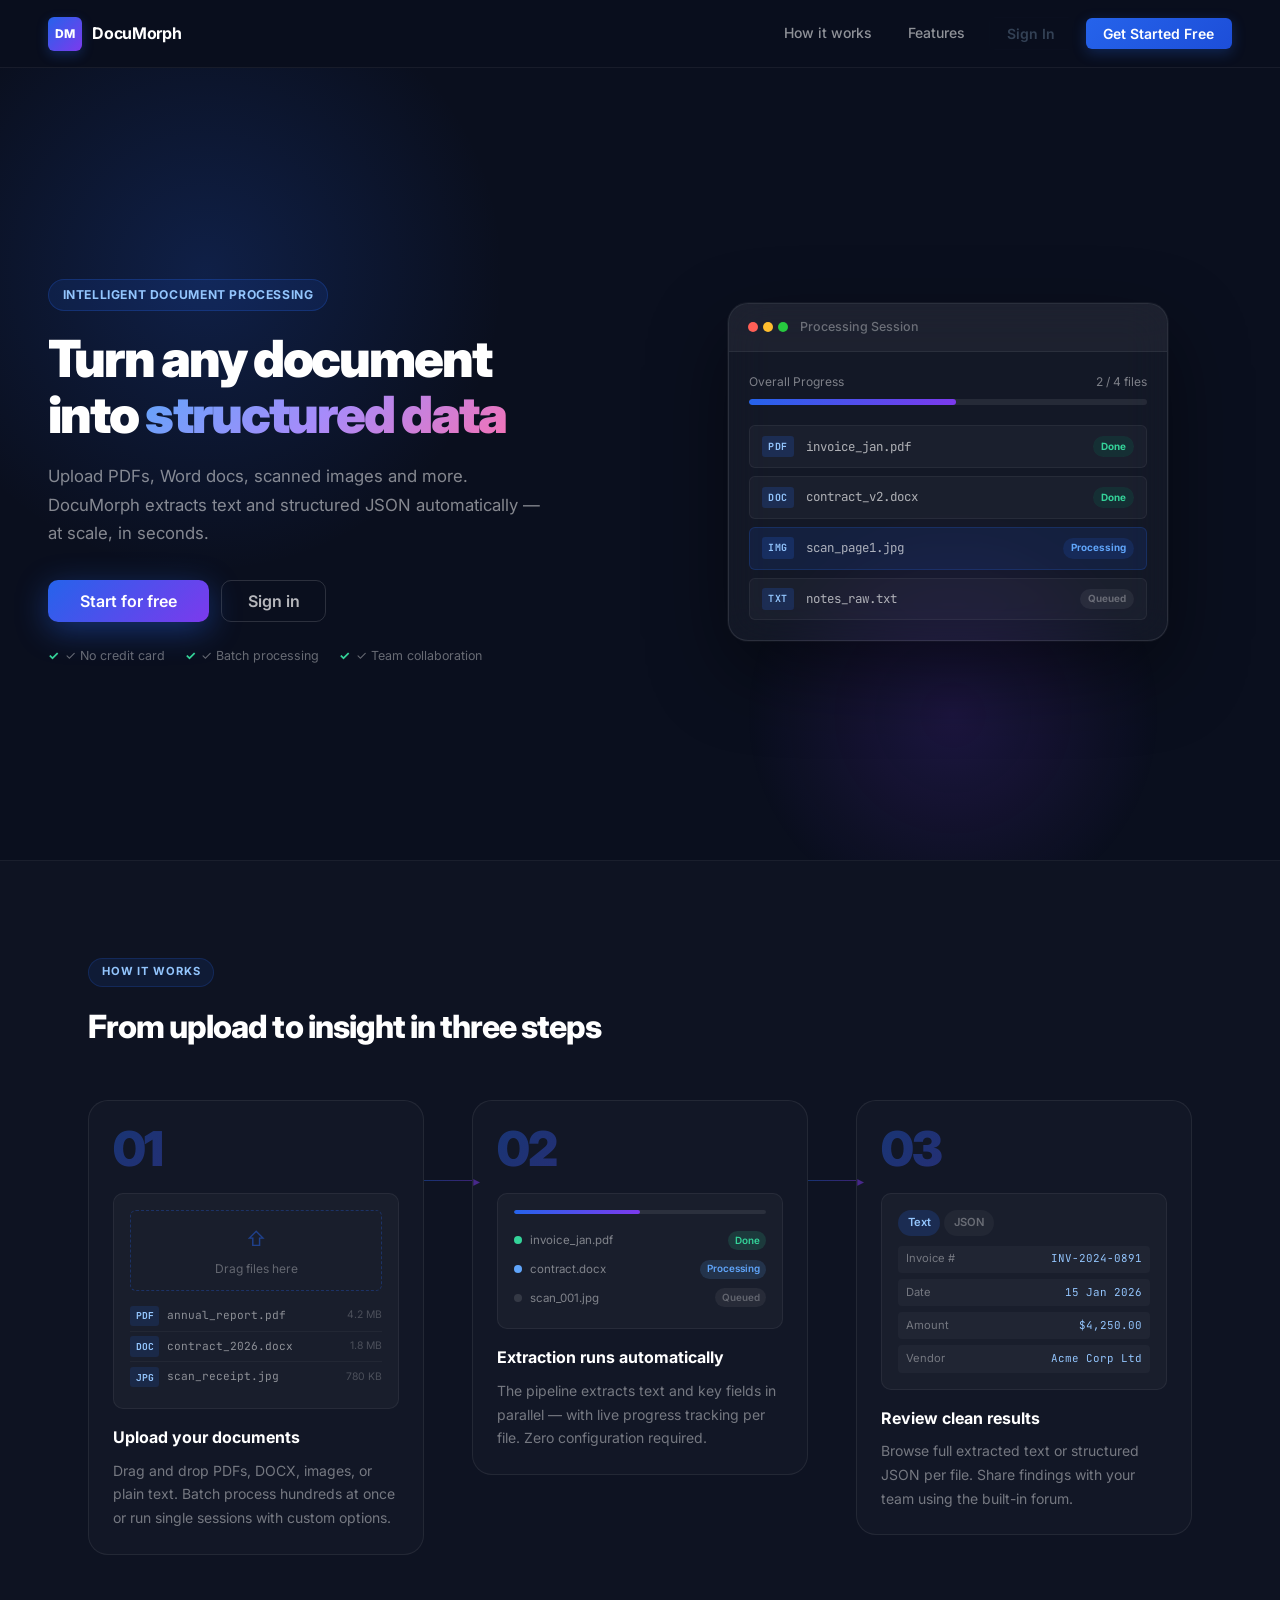
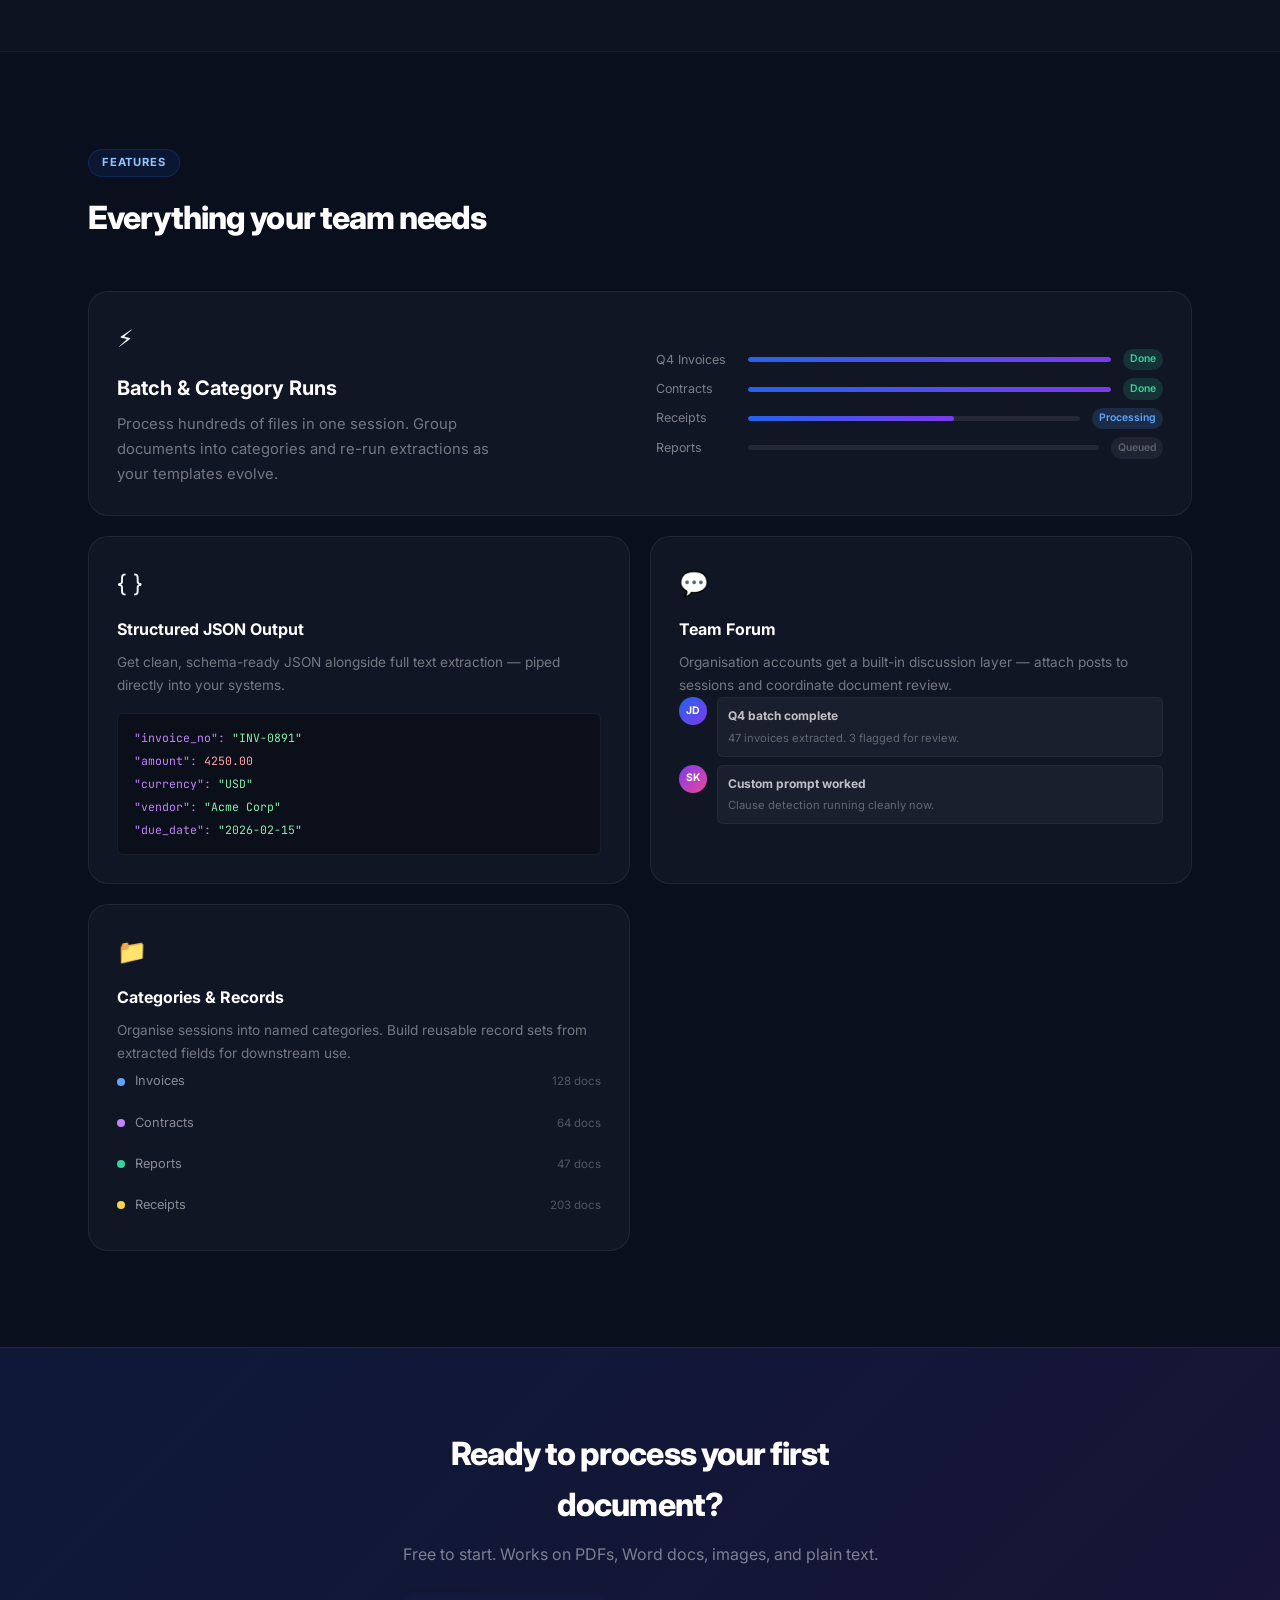
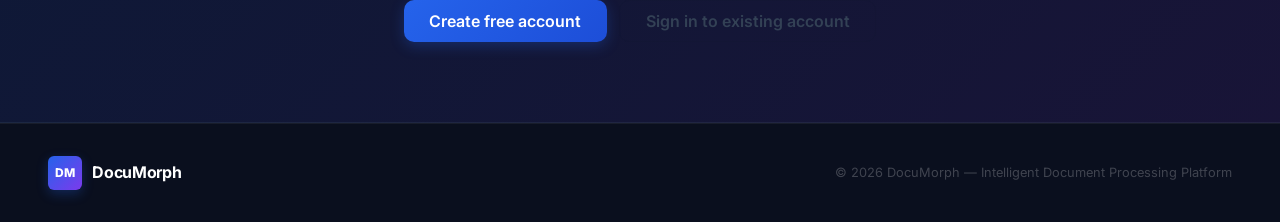
==== src/main/resources/static/index.html @ 590503ad "Add the web interface Vanilla JavaScript single-page views with no build step, served directly by Sp" ====
<!doctype html>
<html lang="en">
<head>
  <meta charset="UTF-8" />
  <meta name="viewport" content="width=device-width, initial-scale=1.0" />
  <title>DocuMorph</title>
  <link rel="preconnect" href="https://fonts.googleapis.com" />
  <link rel="preconnect" href="https://fonts.gstatic.com" crossorigin />
  <link href="https://fonts.googleapis.com/css2?family=Inter:wght@300;400;500;600;700&family=JetBrains+Mono:wght@400;500&display=swap" rel="stylesheet" />
  <link rel="stylesheet" href="css/styles.css" />
</head>
<body data-page="landing">
  <main id="app"></main>
  <script src="js/api.js"></script>
  <script src="js/app.js"></script>
</body>
</html>
---- src/main/resources/static/css/styles.css ----
/* ═══════════════════════════════════════════════════════════
   DOCUMORPH — PREMIUM DESIGN SYSTEM v3
═══════════════════════════════════════════════════════════ */
@import url('https://fonts.googleapis.com/css2?family=Inter:wght@300;400;500;600;700;800;900&family=JetBrains+Mono:wght@400;500&display=swap');

:root {
  --bg:           #F0F4FF;
  --bg-deep:      #E4EAF8;
  --surface:      #FFFFFF;
  --surface-2:    #F8FAFF;
  --sidebar-bg:   #0A0F1E;

  --accent:       #2563EB;
  --accent-2:     #1D4ED8;
  --accent-glow:  rgba(37,99,235,0.28);
  --accent-soft:  rgba(37,99,235,0.10);
  --purple:       #7C3AED;
  --purple-soft:  rgba(124,58,237,0.10);

  --success:      #059669;
  --success-soft: rgba(5,150,105,0.12);
  --warning:      #D97706;
  --warning-soft: rgba(217,119,6,0.12);
  --danger:       #DC2626;
  --danger-soft:  rgba(220,38,38,0.12);

  --text:         #0F172A;
  --text-2:       #334155;
  --muted:        #64748B;
  --muted-2:      #94A3B8;
  --border:       rgba(15,23,42,0.08);
  --border-2:     rgba(15,23,42,0.14);

  --sb-text:      rgba(255,255,255,0.60);
  --sb-text-act:  #FFFFFF;
  --sb-border:    rgba(255,255,255,0.06);
  --sb-hover:     rgba(255,255,255,0.06);
  --sb-active:    rgba(37,99,235,0.28);

  --shadow-xs:    0 1px 2px rgba(0,0,0,0.05);
  --shadow-sm:    0 1px 3px rgba(0,0,0,0.08),0 1px 2px rgba(0,0,0,0.04);
  --shadow-md:    0 4px 6px rgba(0,0,0,0.07),0 2px 4px rgba(0,0,0,0.04);
  --shadow-lg:    0 10px 20px rgba(0,0,0,0.09),0 4px 6px rgba(0,0,0,0.04);
  --shadow-xl:    0 20px 40px rgba(0,0,0,0.14),0 8px 16px rgba(0,0,0,0.06);
  --shadow-accent:0 8px 24px rgba(37,99,235,0.32);

  --radius-sm: 6px;
  --radius:    10px;
  --radius-md: 14px;
  --radius-lg: 20px;
  --radius-xl: 28px;

  --ease:        cubic-bezier(0.4,0,0.2,1);
  --ease-out:    cubic-bezier(0,0,0.2,1);
  --ease-spring: cubic-bezier(0.34,1.56,0.64,1);
}

/* ── Reset ── */
*,*::before,*::after { box-sizing:border-box; margin:0; padding:0; }
html { font-size:16px; -webkit-font-smoothing:antialiased; -moz-osx-font-smoothing:grayscale; }
body { font-family:'Inter',system-ui,sans-serif; background:var(--bg); color:var(--text); line-height:1.6; min-height:100vh; overflow-x:hidden; }
img { max-width:100%; display:block; }
a { color:var(--accent); text-decoration:none; }
button { font-family:inherit; cursor:pointer; border:none; background:none; }

/* ── Animations ── */
@keyframes fadeInUp { from { opacity:0; transform:translateY(20px); } to { opacity:1; transform:translateY(0); } }
@keyframes fadeIn { from { opacity:0; } to { opacity:1; } }
@keyframes slideInLeft { from { opacity:0; transform:translateX(-18px); } to { opacity:1; transform:translateX(0); } }
@keyframes float { 0%,100% { transform:translateY(0); } 50% { transform:translateY(-14px); } }
@keyframes shimmer { 0% { background-position:-400px 0; } 100% { background-position:400px 0; } }
@keyframes progressPulse { 0%,100% { opacity:1; } 50% { opacity:0.55; } }
@keyframes barFill { from { width:0%; } }
@keyframes modalIn { from { opacity:0; transform:scale(0.92) translateY(14px); } to { opacity:1; transform:scale(1) translateY(0); } }
@keyframes borderGlow { 0%,100% { box-shadow:0 0 0 0 var(--accent-glow); } 50% { box-shadow:0 0 0 5px transparent; } }
@keyframes gradientFlow { 0% { background-position:0% 50%; } 50% { background-position:100% 50%; } 100% { background-position:0% 50%; } }
@keyframes spin { to { transform:rotate(360deg); } }

/* ════════════════════════════════════════════════════════
   BUTTONS
════════════════════════════════════════════════════════ */
.btn { display:inline-flex; align-items:center; gap:0.4rem; padding:0.55rem 1.1rem; border-radius:var(--radius-sm); font-size:0.875rem; font-weight:600; line-height:1; transition:all 0.18s var(--ease); white-space:nowrap; position:relative; overflow:hidden; }
.btn::after { content:''; position:absolute; inset:0; background:rgba(255,255,255,0); transition:background 0.18s; }
.btn:hover::after { background:rgba(255,255,255,0.08); }
.btn:active { transform:scale(0.97); }
.btn--primary { background:linear-gradient(135deg,var(--accent) 0%,#1D4ED8 100%); color:#fff; box-shadow:0 4px 14px var(--accent-glow); }
.btn--primary:hover { box-shadow:0 6px 22px rgba(37,99,235,0.48); transform:translateY(-1px); }
.btn--ghost { background:transparent; color:var(--text-2); border:1px solid var(--border-2); }
.btn--ghost:hover { background:var(--surface); border-color:var(--accent); color:var(--accent); }
.btn--danger { background:var(--danger-soft); color:var(--danger); border:1px solid rgba(220,38,38,0.2); }
.btn--danger:hover { background:var(--danger); color:#fff; }
.btn--full { width:100%; justify-content:center; }
.btn--lg { padding:0.75rem 1.6rem; font-size:1rem; border-radius:var(--radius); }
.btn--sm { padding:0.35rem 0.75rem; font-size:0.78rem; }
.btn-link { background:none; border:none; color:var(--accent); font-size:inherit; font-weight:500; padding:0; cursor:pointer; }
.btn-link:hover { text-decoration:underline; }
.btn-icon { width:34px; height:34px; display:inline-flex; align-items:center; justify-content:center; border-radius:var(--radius-sm); color:var(--muted); transition:all 0.15s; }
.btn-icon:hover { background:var(--bg-deep); color:var(--text); }

/* ════════════════════════════════════════════════════════
   SHELL / SIDEBAR
════════════════════════════════════════════════════════ */
.shell { display:flex; height:100vh; overflow:hidden; }

.sidebar {
  width:230px; flex-shrink:0;
  background:var(--sidebar-bg);
  display:flex; flex-direction:column;
  border-right:1px solid var(--sb-border);
  position:relative; overflow:hidden; z-index:50;
}
.sidebar::before {
  content:''; position:absolute; top:-80px; left:-80px;
  width:280px; height:280px;
  background:radial-gradient(circle,rgba(37,99,235,0.18) 0%,transparent 70%);
  pointer-events:none;
}
.sidebar::after {
  content:''; position:absolute; bottom:60px; right:-60px;
  width:200px; height:200px;
  background:radial-gradient(circle,rgba(124,58,237,0.12) 0%,transparent 70%);
  pointer-events:none;
}

.sidebar-brand { display:flex; align-items:center; gap:0.65rem; padding:1.4rem 1.25rem 1.2rem; border-bottom:1px solid var(--sb-border); }
.brand-logo {
  width:34px; height:34px;
  background:linear-gradient(135deg,var(--accent) 0%,var(--purple) 100%);
  border-radius:var(--radius-sm);
  display:flex; align-items:center; justify-content:center;
  color:#fff; font-weight:800; font-size:0.75rem; letter-spacing:-0.02em;
  flex-shrink:0; box-shadow:0 4px 12px var(--accent-glow);
}
.brand-logo--lg { width:52px; height:52px; font-size:1.1rem; border-radius:var(--radius); }
.brand-name { font-weight:700; font-size:1rem; color:#fff; letter-spacing:-0.02em; }

.sidebar-nav { flex:1; padding:0.75rem; display:flex; flex-direction:column; gap:2px; overflow-y:auto; }
.nav-item {
  display:flex; align-items:center; gap:0.75rem;
  padding:0.6rem 0.75rem; border-radius:var(--radius-sm);
  color:var(--sb-text); font-size:0.875rem; font-weight:500;
  transition:all 0.15s var(--ease); text-decoration:none; position:relative;
}
.nav-item:hover { background:var(--sb-hover); color:var(--sb-text-act); }
.nav-item--active { background:var(--sb-active); color:#fff; }
.nav-item--active::before {
  content:''; position:absolute; left:0; top:20%; bottom:20%;
  width:3px; background:var(--accent); border-radius:0 3px 3px 0;
}
.nav-icon { width:18px; text-align:center; font-size:1rem; opacity:0.8; flex-shrink:0; }
.nav-label { font-size:0.875rem; }

.sidebar-footer { padding:0.75rem; border-top:1px solid var(--sb-border); display:flex; align-items:center; gap:0.5rem; }
.user-badge { display:flex; align-items:center; gap:0.6rem; flex:1; min-width:0; }
.user-avatar {
  width:30px; height:30px; border-radius:50%;
  background:linear-gradient(135deg,var(--accent) 0%,var(--purple) 100%);
  color:#fff; font-size:0.75rem; font-weight:700;
  display:flex; align-items:center; justify-content:center; flex-shrink:0;
}
.user-info { min-width:0; flex:1; }
.user-email { display:block; font-size:0.72rem; font-weight:500; color:var(--sb-text-act); overflow:hidden; text-overflow:ellipsis; white-space:nowrap; }
.user-org { display:block; font-size:0.67rem; color:var(--sb-text); overflow:hidden; text-overflow:ellipsis; white-space:nowrap; }

.shell-body { flex:1; display:flex; flex-direction:column; overflow:hidden; min-width:0; }

.topbar {
  height:58px; display:flex; align-items:center; padding:0 1.5rem; gap:1rem;
  background:var(--surface); border-bottom:1px solid var(--border);
  flex-shrink:0; box-shadow:var(--shadow-xs);
}
.topbar-title { font-size:1rem; font-weight:700; color:var(--text); flex:1; letter-spacing:-0.01em; }
.topbar-actions { display:flex; align-items:center; gap:0.5rem; }
.mobile-menu-btn { display:none; padding:0.4rem; color:var(--muted); border-radius:var(--radius-sm); }

.main-content { flex:1; overflow-y:auto; background:var(--bg); position:relative; }
.main-inner { padding:1.75rem; max-width:1100px; animation:fadeInUp 0.3s var(--ease) both; }

/* ════════════════════════════════════════════════════════
   LANDING PAGE
════════════════════════════════════════════════════════ */
.landing { min-height:100vh; background:#0A0F1E; color:#F1F5F9; overflow-x:hidden; }

.lp-header {
  position:sticky; top:0; z-index:100;
  display:flex; align-items:center; justify-content:space-between;
  padding:1rem 3rem;
  background:rgba(10,15,30,0.82);
  backdrop-filter:blur(20px);
  border-bottom:1px solid rgba(255,255,255,0.06);
}
.landing-brand { display:flex; align-items:center; gap:0.65rem; }
.lp-nav { display:flex; align-items:center; gap:0.75rem; }
.lp-nav-link { color:rgba(255,255,255,0.55); font-size:0.875rem; font-weight:500; padding:0.4rem 0.75rem; border-radius:var(--radius-sm); transition:all 0.15s; }
.lp-nav-link:hover { color:#fff; background:rgba(255,255,255,0.06); }

.lp-hero {
  display:grid; grid-template-columns:1fr 1fr; gap:3rem; align-items:center;
  padding:5rem 3rem 4rem; min-height:88vh;
  position:relative; overflow:hidden;
}
.lp-hero::before {
  content:''; position:absolute; top:-120px; left:-120px;
  width:650px; height:650px;
  background:radial-gradient(circle,rgba(37,99,235,0.2) 0%,transparent 65%);
  pointer-events:none; animation:gradientFlow 8s ease infinite;
}
.lp-hero::after {
  content:''; position:absolute; bottom:-80px; right:8%;
  width:450px; height:450px;
  background:radial-gradient(circle,rgba(124,58,237,0.16) 0%,transparent 65%);
  pointer-events:none;
}

.lp-eyebrow {
  display:inline-flex; align-items:center; gap:0.5rem;
  padding:0.35rem 0.85rem;
  background:rgba(37,99,235,0.12); border:1px solid rgba(37,99,235,0.25);
  border-radius:999px; font-size:0.76rem; font-weight:700; color:#93C5FD;
  letter-spacing:0.05em; text-transform:uppercase;
  margin-bottom:1.25rem; animation:fadeInUp 0.5s var(--ease) 0.1s both;
}
.lp-title {
  font-size:clamp(2.4rem,4vw,3.6rem); font-weight:900; line-height:1.08;
  letter-spacing:-0.04em; color:#fff; margin-bottom:1.25rem;
  animation:fadeInUp 0.5s var(--ease) 0.2s both;
}
.lp-title .gradient-word {
  background:linear-gradient(135deg,#60A5FA 0%,#A78BFA 50%,#F472B6 100%);
  -webkit-background-clip:text; background-clip:text; -webkit-text-fill-color:transparent;
}
.lp-sub { font-size:1.05rem; color:rgba(255,255,255,0.5); line-height:1.7; max-width:500px; margin-bottom:2rem; animation:fadeInUp 0.5s var(--ease) 0.3s both; }
.lp-hero-cta { display:flex; gap:0.75rem; flex-wrap:wrap; animation:fadeInUp 0.5s var(--ease) 0.4s both; }
.lp-hero-cta .btn--primary { background:linear-gradient(135deg,#2563EB 0%,#7C3AED 100%); box-shadow:0 8px 32px rgba(37,99,235,0.42); padding:0.8rem 2rem; font-size:1rem; }
.lp-hero-cta .btn--ghost { border-color:rgba(255,255,255,0.14); color:rgba(255,255,255,0.7); }
.lp-hero-cta .btn--ghost:hover { border-color:rgba(255,255,255,0.35); color:#fff; background:rgba(255,255,255,0.06); }
.lp-proof { display:flex; gap:1.25rem; flex-wrap:wrap; margin-top:1.5rem; animation:fadeInUp 0.5s var(--ease) 0.5s both; }
.lp-proof span { font-size:0.78rem; color:rgba(255,255,255,0.38); display:flex; align-items:center; gap:0.35rem; }
.lp-proof span::before { content:'✓'; color:#34D399; font-weight:700; }

.lp-hero-right {
  display:flex; align-items:center; justify-content:center;
  animation:float 5s ease-in-out infinite; position:relative; z-index:1;
}
.hero-mockup {
  width:100%; max-width:440px;
  background:rgba(255,255,255,0.04);
  border:1px solid rgba(255,255,255,0.10);
  border-radius:var(--radius-lg);
  backdrop-filter:blur(20px); overflow:hidden;
  box-shadow:0 30px 80px rgba(0,0,0,0.45),0 0 0 1px rgba(255,255,255,0.05);
}
.hm-bar { display:flex; align-items:center; gap:0.75rem; padding:0.85rem 1.2rem; background:rgba(255,255,255,0.04); border-bottom:1px solid rgba(255,255,255,0.06); }
.hm-dots { display:flex; gap:5px; }
.hm-dots i { width:10px; height:10px; border-radius:50%; display:block; }
.hm-dots i:nth-child(1) { background:#FF5F56; }
.hm-dots i:nth-child(2) { background:#FFBD2E; }
.hm-dots i:nth-child(3) { background:#27C93F; }
.hm-bar span { font-size:0.78rem; color:rgba(255,255,255,0.35); font-weight:500; }
.hm-body { padding:1.25rem; }
.hm-progress { margin-bottom:1.25rem; }
.hmp-meta { display:flex; justify-content:space-between; font-size:0.75rem; color:rgba(255,255,255,0.45); margin-bottom:0.5rem; }
.hmp-track { height:6px; background:rgba(255,255,255,0.08); border-radius:99px; overflow:hidden; }
.hmp-fill { height:100%; background:linear-gradient(90deg,#2563EB,#7C3AED); border-radius:99px; animation:barFill 1.5s var(--ease-spring) 0.5s both; }
.hm-files { display:flex; flex-direction:column; gap:0.5rem; }
.hm-file { display:flex; align-items:center; gap:0.75rem; padding:0.6rem 0.75rem; border-radius:var(--radius-sm); background:rgba(255,255,255,0.03); border:1px solid rgba(255,255,255,0.05); }
.hm-file--active { background:rgba(37,99,235,0.12); border-color:rgba(37,99,235,0.2); animation:borderGlow 2s infinite; }
.hm-ftype { font-size:0.62rem; font-weight:700; background:rgba(37,99,235,0.2); color:#93C5FD; padding:0.18rem 0.4rem; border-radius:3px; font-family:'JetBrains Mono',monospace; letter-spacing:0.05em; }
.hm-fname { font-size:0.78rem; color:rgba(255,255,255,0.65); flex:1; font-family:'JetBrains Mono',monospace; }
.hm-fchip { font-size:0.62rem; font-weight:700; padding:0.15rem 0.5rem; border-radius:99px; }
.hm-fchip--done { background:rgba(5,150,105,0.15); color:#34D399; }
.hm-fchip--proc { background:rgba(37,99,235,0.15); color:#60A5FA; animation:progressPulse 1.5s infinite; }
.hm-fchip--queue { background:rgba(255,255,255,0.06); color:rgba(255,255,255,0.3); }

.lp-inner { max-width:1200px; margin:0 auto; padding:0 3rem; }
.lp-section-tag { display:inline-block; padding:0.28rem 0.8rem; background:rgba(37,99,235,0.1); border:1px solid rgba(37,99,235,0.2); border-radius:999px; font-size:0.7rem; font-weight:700; color:#93C5FD; letter-spacing:0.08em; text-transform:uppercase; margin-bottom:0.9rem; }
.lp-section-title { font-size:clamp(1.6rem,2.5vw,2.2rem); font-weight:800; letter-spacing:-0.03em; color:#fff; margin-bottom:3rem; }

.lp-how {
  padding:6rem 0;
  background:rgba(255,255,255,0.015);
  border-top:1px solid rgba(255,255,255,0.05);
  border-bottom:1px solid rgba(255,255,255,0.05);
}
.lp-steps { display:flex; align-items:flex-start; gap:0; }
.lp-step {
  flex:1; padding:1.5rem;
  background:rgba(255,255,255,0.02);
  border:1px solid rgba(255,255,255,0.07);
  border-radius:var(--radius-lg);
  transition:transform 0.2s,box-shadow 0.2s,border-color 0.2s;
}
.lp-step:hover { transform:translateY(-5px); box-shadow:0 24px 48px rgba(0,0,0,0.3); border-color:rgba(37,99,235,0.28); }
.lp-step-n { font-size:3rem; font-weight:900; letter-spacing:-0.04em; line-height:1; margin-bottom:1.25rem; background:linear-gradient(135deg,rgba(37,99,235,0.4),rgba(124,58,237,0.4)); -webkit-background-clip:text; background-clip:text; -webkit-text-fill-color:transparent; }
.lp-step h3 { font-size:1rem; font-weight:700; color:#fff; margin:1rem 0 0.5rem; }
.lp-step p { font-size:0.875rem; color:rgba(255,255,255,0.42); line-height:1.7; }
.lp-step-connector { display:flex; align-items:flex-start; padding-top:5rem; }
.lp-step-arrow { width:3rem; height:1px; background:linear-gradient(90deg,rgba(37,99,235,0.4),rgba(124,58,237,0.4)); position:relative; }
.lp-step-arrow::after { content:'▸'; position:absolute; right:-8px; top:-9px; color:rgba(124,58,237,0.5); font-size:0.85rem; }

.lp-step-visual { border-radius:var(--radius); overflow:hidden; background:rgba(255,255,255,0.03); border:1px solid rgba(255,255,255,0.06); min-height:130px; display:flex; align-items:center; justify-content:center; padding:1rem; }
.sv-upload { width:100%; }
.sv-dropzone { border:1.5px dashed rgba(37,99,235,0.3); border-radius:var(--radius-sm); padding:0.75rem; text-align:center; margin-bottom:0.6rem; color:rgba(255,255,255,0.32); font-size:0.75rem; }
.sv-up-icon { display:block; font-size:1.25rem; margin-bottom:0.25rem; color:rgba(37,99,235,0.5); }
.sv-frow { display:flex; align-items:center; gap:0.5rem; padding:0.3rem 0; border-bottom:1px solid rgba(255,255,255,0.04); font-size:0.7rem; }
.sv-frow:last-child { border:none; }
.sv-ftype { font-size:0.6rem; font-weight:700; background:rgba(37,99,235,0.15); color:#93C5FD; padding:0.15rem 0.35rem; border-radius:3px; font-family:'JetBrains Mono',monospace; flex-shrink:0; }
.sv-fname { flex:1; color:rgba(255,255,255,0.5); font-family:'JetBrains Mono',monospace; overflow:hidden; text-overflow:ellipsis; white-space:nowrap; }
.sv-fsize { color:rgba(255,255,255,0.22); font-size:0.65rem; flex-shrink:0; }
.sv-proc { width:100%; }
.sv-proc-bar { height:4px; background:rgba(255,255,255,0.08); border-radius:99px; margin-bottom:0.75rem; overflow:hidden; }
.sv-proc-fill { height:100%; width:50%; background:linear-gradient(90deg,#2563EB,#7C3AED); border-radius:99px; }
.sv-prow { display:flex; align-items:center; gap:0.5rem; padding:0.3rem 0; font-size:0.72rem; color:rgba(255,255,255,0.45); }
.sv-dot { width:8px; height:8px; border-radius:50%; background:rgba(255,255,255,0.12); flex-shrink:0; }
.sv-dot--green { background:#34D399; }
.sv-dot--blue { background:#60A5FA; }
.sv-dot--pulse { animation:progressPulse 1s infinite; }
.sv-pill { margin-left:auto; font-size:0.62rem; font-weight:600; padding:0.1rem 0.4rem; border-radius:99px; background:rgba(255,255,255,0.06); color:rgba(255,255,255,0.28); }
.sv-pill--green { background:rgba(52,211,153,0.15); color:#34D399; }
.sv-pill--blue { background:rgba(96,165,250,0.15); color:#60A5FA; }
.sv-results { width:100%; }
.sv-rtabs { display:flex; gap:0.25rem; margin-bottom:0.6rem; }
.sv-rtab { font-size:0.7rem; font-weight:600; padding:0.25rem 0.6rem; border-radius:99px; color:rgba(255,255,255,0.32); background:rgba(255,255,255,0.04); cursor:pointer; }
.sv-rtab--active { background:rgba(37,99,235,0.2); color:#93C5FD; }
.sv-rrows { display:flex; flex-direction:column; gap:0.35rem; }
.sv-rrow { display:flex; justify-content:space-between; padding:0.3rem 0.5rem; background:rgba(255,255,255,0.03); border-radius:4px; font-size:0.7rem; }
.sv-rkey { color:rgba(255,255,255,0.38); }
.sv-rval { color:#93C5FD; font-family:'JetBrains Mono',monospace; font-size:0.68rem; }

.lp-features { padding:6rem 0; }
.lp-feat-grid { display:grid; grid-template-columns:repeat(2,1fr); gap:1.25rem; }
.lp-feat--wide { grid-column:1/-1; display:grid; grid-template-columns:1fr 1fr; gap:2rem; align-items:center; }
.lp-feat {
  background:rgba(255,255,255,0.03); border:1px solid rgba(255,255,255,0.07);
  border-radius:var(--radius-lg); padding:1.75rem;
  transition:all 0.2s var(--ease);
}
.lp-feat:hover { background:rgba(255,255,255,0.05); border-color:rgba(37,99,235,0.22); transform:translateY(-4px); box-shadow:0 18px 40px rgba(0,0,0,0.28); }
.lp-feat-icon { font-size:1.5rem; margin-bottom:0.85rem; }
.lp-feat h3 { font-size:1rem; font-weight:700; color:#fff; margin-bottom:0.5rem; }
.lp-feat p { font-size:0.85rem; color:rgba(255,255,255,0.42); line-height:1.7; }
.lp-feat-text h3 { font-size:1.25rem; }
.lp-feat-text p { font-size:0.925rem; max-width:380px; }

.fv-batch,.fv-forum,.fv-cats { display:flex; flex-direction:column; gap:0.5rem; }
.fv-row { display:flex; align-items:center; gap:0.75rem; }
.fv-label { font-size:0.78rem; color:rgba(255,255,255,0.45); width:80px; flex-shrink:0; }
.fv-track { flex:1; height:5px; background:rgba(255,255,255,0.08); border-radius:99px; overflow:hidden; }
.fv-fill { height:100%; border-radius:99px; background:linear-gradient(90deg,#2563EB,#7C3AED); }
.fv-fill--100 { width:100%; }
.fv-fill--anim { width:62%; animation:progressPulse 1.5s infinite; }
.fv-fill--0 { width:0%; }
.fv-pill { font-size:0.65rem; font-weight:600; padding:0.15rem 0.45rem; border-radius:99px; white-space:nowrap; background:rgba(255,255,255,0.06); color:rgba(255,255,255,0.28); }
.fv-pill--green { background:rgba(52,211,153,0.15); color:#34D399; }
.fv-pill--blue { background:rgba(96,165,250,0.15); color:#60A5FA; }
.fv-code { background:rgba(0,0,0,0.3); border-radius:var(--radius-sm); padding:0.75rem 1rem; margin-top:1rem; border:1px solid rgba(255,255,255,0.06); font-family:'JetBrains Mono',monospace; }
.fv-code-line { font-size:0.72rem; padding:0.15rem 0; }
.fv-key { color:#C084FC; }
.fv-str { color:#86EFAC; }
.fv-num { color:#FCA5A5; }
.fv-post { display:flex; gap:0.6rem; align-items:flex-start; }
.fv-avatar { width:28px; height:28px; background:linear-gradient(135deg,#2563EB,#7C3AED); border-radius:50%; color:#fff; font-size:0.65rem; font-weight:700; display:flex; align-items:center; justify-content:center; flex-shrink:0; }
.fv-avatar--2 { background:linear-gradient(135deg,#7C3AED,#EC4899); }
.fv-post-body { background:rgba(255,255,255,0.04); border-radius:var(--radius-sm); padding:0.5rem 0.65rem; flex:1; border:1px solid rgba(255,255,255,0.05); }
.fv-post-body strong { font-size:0.75rem; color:rgba(255,255,255,0.72); display:block; margin-bottom:0.2rem; }
.fv-post-body p { font-size:0.7rem; color:rgba(255,255,255,0.32); margin:0; }
.fv-cat { display:flex; align-items:center; gap:0.6rem; padding:0.4rem 0; }
.fv-cat-dot { width:8px; height:8px; border-radius:50%; flex-shrink:0; }
.fv-cat-dot--blue { background:#60A5FA; }
.fv-cat-dot--purple { background:#C084FC; }
.fv-cat-dot--green { background:#34D399; }
.fv-cat-dot--amber { background:#FCD34D; }
.fv-cat span:nth-child(2) { flex:1; font-size:0.8rem; color:rgba(255,255,255,0.5); }
.fv-cat-n { font-size:0.72rem; color:rgba(255,255,255,0.28); }

.lp-cta-section {
  padding:5rem 0; text-align:center;
  background:linear-gradient(135deg,rgba(37,99,235,0.12) 0%,rgba(124,58,237,0.12) 100%);
  border-top:1px solid rgba(255,255,255,0.06);
  border-bottom:1px solid rgba(255,255,255,0.06);
}
.lp-cta-inner { max-width:600px; margin:0 auto; padding:0 2rem; }
.lp-cta-inner h2 { font-size:2rem; font-weight:800; color:#fff; letter-spacing:-0.03em; margin-bottom:0.75rem; }
.lp-cta-inner p { color:rgba(255,255,255,0.45); margin-bottom:2rem; }
.lp-cta-btns { display:flex; gap:0.75rem; justify-content:center; flex-wrap:wrap; }
.lp-footer { padding:2rem 3rem; border-top:1px solid rgba(255,255,255,0.06); }
.lp-footer-inner { max-width:1200px; margin:0 auto; display:flex; align-items:center; justify-content:space-between; gap:1rem; }
.lp-footer-copy { font-size:0.8rem; color:rgba(255,255,255,0.22); }

/* ════════════════════════════════════════════════════════
   AUTH PAGES
════════════════════════════════════════════════════════ */
.auth-layout { display:grid; grid-template-columns:1fr 1fr; min-height:100vh; background:#0A0F1E; }

.auth-showcase {
  background:
    radial-gradient(ellipse at 30% 30%,rgba(37,99,235,0.22) 0%,transparent 55%),
    radial-gradient(ellipse at 70% 70%,rgba(124,58,237,0.18) 0%,transparent 55%),
    url('../img/pdf-extraction.png') center/cover no-repeat;
  background-color:#0D1829;
  display:flex; align-items:center; justify-content:center;
  position:relative; overflow:hidden;
}
.auth-showcase::before { content:''; position:absolute; inset:0; background:rgba(8,12,28,0.68); }
.auth-showcase-inner {
  position:relative; z-index:1; text-align:center; padding:3rem;
  animation:fadeInUp 0.6s var(--ease) both;
}
.auth-showcase-inner h2 { font-size:2rem; font-weight:800; color:#fff; margin:1.25rem 0 0.5rem; letter-spacing:-0.03em; }
.auth-showcase-inner p { color:rgba(255,255,255,0.42); font-size:1rem; }

.auth-form-wrap { display:flex; align-items:center; justify-content:center; padding:2rem; background:var(--surface); overflow-y:auto; }
.auth-form-inner { width:100%; max-width:400px; animation:fadeInUp 0.5s var(--ease) 0.1s both; }
.auth-title { font-size:1.6rem; font-weight:800; color:var(--text); letter-spacing:-0.03em; margin-bottom:0.35rem; }
.auth-sub { color:var(--muted); font-size:0.9rem; margin-bottom:2rem; }
.auth-switch { font-size:0.875rem; color:var(--muted); margin-top:1.25rem; text-align:center; }

/* ════════════════════════════════════════════════════════
   FORMS
════════════════════════════════════════════════════════ */
.form-field { display:flex; flex-direction:column; gap:0.45rem; margin-bottom:1.1rem; }
.form-field label { font-size:0.82rem; font-weight:600; color:var(--text-2); }
.form-field input,
.form-field select,
.form-field textarea {
  padding:0.65rem 0.875rem;
  border:1.5px solid var(--border-2);
  border-radius:var(--radius-sm);
  font-size:0.875rem; font-family:inherit;
  color:var(--text); background:var(--surface);
  transition:all 0.15s var(--ease); outline:none; width:100%;
}
.form-field input:focus,
.form-field select:focus,
.form-field textarea:focus { border-color:var(--accent); box-shadow:0 0 0 3px var(--accent-soft); }
.form-field input::placeholder,.form-field textarea::placeholder { color:var(--muted-2); }
.input-with-action { position:relative; }
.input-with-action input { padding-right:4rem; }
.input-with-action .btn-link { position:absolute; right:0.875rem; top:50%; transform:translateY(-50%); font-size:0.78rem; }
.form-error { background:var(--danger-soft); border:1px solid rgba(220,38,38,0.2); color:var(--danger); border-radius:var(--radius-sm); padding:0.6rem 0.875rem; font-size:0.82rem; font-weight:500; margin-bottom:0.75rem; }
.form-optional { color:var(--muted); font-weight:400; }
.form-hint { font-size:0.78rem; color:var(--muted); line-height:1.5; margin-top:0.25rem; }

/* ════════════════════════════════════════════════════════
   DASHBOARD / HOME
════════════════════════════════════════════════════════ */
.stats-grid { display:grid; grid-template-columns:repeat(4,1fr); gap:1rem; margin-bottom:2rem; }
.stat-card {
  background:var(--surface); border:1px solid var(--border); border-radius:var(--radius-md);
  padding:1.25rem 1.5rem; position:relative; overflow:hidden;
  transition:transform 0.15s,box-shadow 0.15s;
  animation:fadeInUp 0.4s var(--ease) both;
}
.stat-card:nth-child(2) { animation-delay:0.05s; }
.stat-card:nth-child(3) { animation-delay:0.10s; }
.stat-card:nth-child(4) { animation-delay:0.15s; }
.stat-card:hover { transform:translateY(-2px); box-shadow:var(--shadow-md); }
.stat-card::before { content:''; position:absolute; top:0; right:0; width:80px; height:80px; border-radius:50%; opacity:0.07; transform:translate(30%,-30%); }
.stat-card--green::before { background:var(--success); }
.stat-card--blue::before { background:var(--accent); }
.stat-card--red::before { background:var(--danger); }
.stat-num { display:block; font-size:2.2rem; font-weight:800; color:var(--text); letter-spacing:-0.04em; line-height:1; margin-bottom:0.35rem; }
.stat-card--green .stat-num { color:var(--success); }
.stat-card--blue .stat-num { color:var(--accent); }
.stat-card--red .stat-num { color:var(--danger); }
.stat-label { font-size:0.8rem; color:var(--muted); font-weight:500; }
.section-header { display:flex; align-items:center; justify-content:space-between; margin-bottom:1rem; }
.section-header h2 { font-size:1.05rem; font-weight:700; color:var(--text); }

/* ════════════════════════════════════════════════════════
   TABLE
════════════════════════════════════════════════════════ */
.table-wrap { background:var(--surface); border:1px solid var(--border); border-radius:var(--radius-md); overflow:hidden; box-shadow:var(--shadow-xs); }
.data-table { width:100%; border-collapse:collapse; }
.data-table th { text-align:left; padding:0.7rem 1rem; font-size:0.72rem; font-weight:700; color:var(--muted); text-transform:uppercase; letter-spacing:0.06em; background:var(--bg); border-bottom:1px solid var(--border); }
.data-table td { padding:0.8rem 1rem; font-size:0.875rem; color:var(--text-2); border-bottom:1px solid var(--border); }
.data-table tbody tr:last-child td { border-bottom:none; }
.data-table tbody tr { transition:background 0.1s; }
.data-table tbody tr:hover { background:var(--bg); }
.table-empty { text-align:center; color:var(--muted); padding:2rem !important; }
.mono { font-family:'JetBrains Mono',monospace; font-size:0.82em; }

/* ════════════════════════════════════════════════════════
   CHIPS
════════════════════════════════════════════════════════ */
.chip { display:inline-flex; align-items:center; gap:0.3rem; padding:0.2rem 0.6rem; border-radius:99px; font-size:0.7rem; font-weight:700; letter-spacing:0.04em; text-transform:uppercase; }
.chip--queued    { background:rgba(100,116,139,0.12); color:var(--muted); }
.chip--processing{ background:rgba(37,99,235,0.12); color:var(--accent); animation:progressPulse 1.5s infinite; }
.chip--completed { background:var(--success-soft); color:var(--success); }
.chip--partial   { background:var(--warning-soft); color:var(--warning); }
.chip--failed    { background:var(--danger-soft); color:var(--danger); }
.chip--default   { background:var(--bg-deep); color:var(--muted); }

/* ════════════════════════════════════════════════════════
   UPLOAD PAGE
════════════════════════════════════════════════════════ */
.upload-layout { display:grid; grid-template-columns:1fr 360px; gap:1.5rem; align-items:start; }
.upload-dropzone { background:var(--surface); border:2px dashed var(--border-2); border-radius:var(--radius-md); padding:1.5rem; transition:all 0.2s; min-height:300px; }
.upload-dropzone.dropzone--over { border-color:var(--accent); background:var(--accent-soft); box-shadow:0 0 0 4px var(--accent-glow); }
.dropzone-inner { text-align:center; padding:2rem 1rem; }
.dropzone-icon { display:block; font-size:2.5rem; color:var(--accent); margin-bottom:0.75rem; opacity:0.7; }
.dropzone-title { font-size:0.925rem; color:var(--text-2); margin-bottom:0.35rem; }
.dropzone-hint { font-size:0.78rem; color:var(--muted-2); }
.file-list { list-style:none; display:flex; flex-direction:column; gap:0.5rem; margin-top:1rem; }
.file-item { display:flex; align-items:center; gap:0.75rem; padding:0.6rem 0.875rem; background:var(--bg); border:1px solid var(--border); border-radius:var(--radius-sm); animation:slideInLeft 0.2s var(--ease) both; }
.file-name { flex:1; font-size:0.82rem; overflow:hidden; text-overflow:ellipsis; white-space:nowrap; }
.file-size { font-size:0.75rem; color:var(--muted); flex-shrink:0; }
.file-remove { color:var(--muted); font-size:0.75rem; width:22px; height:22px; display:flex; align-items:center; justify-content:center; border-radius:50%; transition:all 0.15s; }
.file-remove:hover { background:var(--danger-soft); color:var(--danger); }
.upload-options { background:var(--surface); border:1px solid var(--border); border-radius:var(--radius-md); padding:1.5rem; box-shadow:var(--shadow-xs); position:sticky; top:1.5rem; }
.upload-options h2 { font-size:0.95rem; font-weight:700; color:var(--text); margin-bottom:1.25rem; }

/* ════════════════════════════════════════════════════════
   PROCESSING PAGE
════════════════════════════════════════════════════════ */
.processing-wrap {
  background:var(--surface); border:1px solid var(--border); border-radius:var(--radius-md);
  padding:2rem; max-width:700px; margin:0 auto; box-shadow:var(--shadow-sm);
  background-image:url('../img/invoice-bg.png');
  background-size:260px; background-repeat:no-repeat;
  background-position:right -30px bottom -30px; background-blend-mode:luminosity;
}
.processing-header { display:flex; align-items:center; justify-content:space-between; margin-bottom:1.5rem; flex-wrap:wrap; gap:0.5rem; }
.processing-header h2 { font-size:1.15rem; font-weight:700; }
.session-id-label { font-size:0.72rem; color:var(--muted); }
.progress-bar-wrap { height:8px; background:var(--bg-deep); border-radius:99px; overflow:hidden; margin-bottom:0.75rem; }
.progress-bar { height:100%; background:linear-gradient(90deg,var(--accent),var(--purple)); border-radius:99px; transition:width 0.6s var(--ease-spring); position:relative; }
.progress-bar::after { content:''; position:absolute; right:0; top:0; bottom:0; width:40px; background:linear-gradient(90deg,transparent,rgba(255,255,255,0.3)); animation:shimmer 1.5s infinite; }
.processing-status { font-size:0.875rem; color:var(--muted); margin-bottom:1.5rem; }
.job-list { display:flex; flex-direction:column; gap:0.5rem; }
.job-row { display:flex; align-items:center; justify-content:space-between; padding:0.65rem 0.875rem; background:var(--bg); border:1px solid var(--border); border-radius:var(--radius-sm); gap:1rem; animation:slideInLeft 0.2s var(--ease) both; }
.job-name { font-size:0.82rem; color:var(--text-2); overflow:hidden; text-overflow:ellipsis; white-space:nowrap; flex:1; }

/* ════════════════════════════════════════════════════════
   RESULTS PAGE
════════════════════════════════════════════════════════ */
.results-layout { display:grid; grid-template-columns:260px 1fr; gap:1.25rem; align-items:start; }
.results-sidebar { background:var(--surface); border:1px solid var(--border); border-radius:var(--radius-md); overflow:hidden; box-shadow:var(--shadow-xs); position:sticky; top:0; }
.result-file-list { list-style:none; }
.result-file-item { display:flex; align-items:center; justify-content:space-between; gap:0.5rem; padding:0.75rem 1rem; border-bottom:1px solid var(--border); cursor:pointer; transition:background 0.1s; font-size:0.82rem; }
.result-file-item:last-child { border-bottom:none; }
.result-file-item:hover { background:var(--bg); }
.result-file-item--active { background:var(--accent-soft); border-left:3px solid var(--accent); }
.result-file-name { overflow:hidden; text-overflow:ellipsis; white-space:nowrap; flex:1; }
.results-main {
  background:var(--surface); border:1px solid var(--border); border-radius:var(--radius-md);
  padding:1.5rem; box-shadow:var(--shadow-xs);
  background-image:url('../img/research-bg.png');
  background-size:200px;
  background-repeat:no-repeat;
  background-position:right -20px bottom -20px;
  background-blend-mode:luminosity;
}
.result-header { display:flex; align-items:center; gap:0.75rem; flex-wrap:wrap; margin-bottom:1.25rem; padding-bottom:1.25rem; border-bottom:1px solid var(--border); }
.result-header .btn--ghost { background:var(--surface); }
.result-header .btn { margin-left:0.25rem; }
.result-filename { font-size:1rem; font-weight:600; flex:1; }
.result-date { font-size:0.78rem; color:var(--muted); }
.result-tabs { display:flex; gap:0.25rem; margin-bottom:1rem; border-bottom:1px solid var(--border); }
.result-tab { padding:0.5rem 1rem; font-size:0.82rem; font-weight:600; color:var(--muted); border-radius:var(--radius-sm) var(--radius-sm) 0 0; transition:all 0.15s; border-bottom:2px solid transparent; margin-bottom:-1px; }
.result-tab:hover { color:var(--text); }
.result-tab--active { color:var(--accent); border-bottom-color:var(--accent); }
.result-pre { font-family:'JetBrains Mono',monospace; font-size:0.82rem; line-height:1.7; white-space:pre-wrap; word-break:break-all; color:var(--text-2); background:var(--bg); padding:1.25rem; border-radius:var(--radius-sm); border:1px solid var(--border); max-height:480px; overflow-y:auto; }

/* ════════════════════════════════════════════════════════
   ACTIVITY
════════════════════════════════════════════════════════ */
.filter-row { display:flex; gap:0.5rem; flex-wrap:wrap; }
.filter-row select { padding:0.4rem 0.75rem; border:1.5px solid var(--border-2); border-radius:var(--radius-sm); font-size:0.82rem; font-family:inherit; color:var(--text-2); background:var(--surface); cursor:pointer; outline:none; }
.filter-row select:focus { border-color:var(--accent); }

/* ════════════════════════════════════════════════════════
   CATEGORIES
════════════════════════════════════════════════════════ */
.card-grid { display:grid; grid-template-columns:repeat(auto-fill,minmax(260px,1fr)); gap:1rem; }
.cat-card { background:var(--surface); border:1px solid var(--border); border-radius:var(--radius-md); overflow:hidden; display:flex; flex-direction:column; transition:all 0.2s var(--ease); box-shadow:var(--shadow-xs); animation:fadeInUp 0.35s var(--ease) both; }
.cat-card:hover { transform:translateY(-3px); box-shadow:var(--shadow-lg); border-color:rgba(37,99,235,0.2); }
.cat-card-body { padding:1.25rem; flex:1; }
.cat-card-name { font-size:0.975rem; font-weight:700; color:var(--text); margin-bottom:0.4rem; }
.cat-card-desc { font-size:0.82rem; color:var(--muted); line-height:1.5; }
.cat-card-actions { display:flex; gap:0.5rem; padding:0.75rem 1.25rem; background:var(--bg); border-top:1px solid var(--border); }

/* ════════════════════════════════════════════════════════
   RECORDS
════════════════════════════════════════════════════════ */
.rec-name { font-weight:600; color:var(--text); }
.rec-desc { color:var(--muted); }

/* ════════════════════════════════════════════════════════
   FORUM PAGE
════════════════════════════════════════════════════════ */
.forum-layout { display:grid; grid-template-columns:300px 1fr; gap:1.25rem; align-items:start; }
.forum-list { background:var(--surface); border:1px solid var(--border); border-radius:var(--radius-md); overflow:hidden; box-shadow:var(--shadow-xs); max-height:calc(100vh - 160px); overflow-y:auto; }
.forum-post-item { padding:1rem 1.25rem; border-bottom:1px solid var(--border); cursor:pointer; transition:background 0.1s; }
.forum-post-item:last-child { border-bottom:none; }
.forum-post-item:hover { background:var(--bg); }
.forum-post-item--active { background:var(--accent-soft); border-left:3px solid var(--accent); }
.post-item-title { font-size:0.875rem; font-weight:600; color:var(--text); margin-bottom:0.35rem; }
.post-item-meta { display:flex; align-items:center; gap:0.5rem; flex-wrap:wrap; }
.post-author { font-size:0.72rem; color:var(--accent); font-weight:500; }
.post-time { font-size:0.72rem; color:var(--muted); }
.post-replies { font-size:0.7rem; color:var(--muted); margin-left:auto; }
.forum-detail { background:var(--surface); border:1px solid var(--border); border-radius:var(--radius-md); overflow:hidden; box-shadow:var(--shadow-xs); }
.post-detail { padding:1.5rem; }
.post-detail-header { padding-bottom:1.25rem; border-bottom:1px solid var(--border); margin-bottom:1.25rem; }
.post-detail-title { font-size:1.25rem; font-weight:700; color:var(--text); margin-bottom:0.4rem; }
.post-detail-meta { display:flex; gap:0.5rem; align-items:center; }
.post-detail-body { margin-bottom:1.5rem; }
.post-message { font-size:0.9rem; color:var(--text-2); line-height:1.7; white-space:pre-wrap; }
.reply-list { display:flex; flex-direction:column; gap:0.75rem; margin-bottom:1.5rem; }
.reply-item { padding:0.875rem 1rem; background:var(--bg); border:1px solid var(--border); border-radius:var(--radius-sm); animation:fadeInUp 0.2s var(--ease) both; }
.reply-meta { display:flex; align-items:center; gap:0.5rem; margin-bottom:0.35rem; }
.reply-author { font-size:0.78rem; font-weight:600; color:var(--accent); }
.reply-time { font-size:0.72rem; color:var(--muted); }
.reply-message { font-size:0.875rem; color:var(--text-2); line-height:1.6; }
.no-replies { font-size:0.875rem; color:var(--muted); text-align:center; padding:1.5rem; }
.reply-compose { display:flex; flex-direction:column; gap:0.5rem; padding-top:1.25rem; border-top:1px solid var(--border); }
.reply-compose textarea { min-height:80px; resize:vertical; }
.reply-compose .btn { align-self:flex-end; }

/* ════════════════════════════════════════════════════════
   INVITE BANNER
════════════════════════════════════════════════════════ */
.invite-banner { display:flex; align-items:center; gap:0.75rem; padding:0.75rem 1rem; background:linear-gradient(135deg,var(--accent-soft),var(--purple-soft)); border:1px solid rgba(37,99,235,0.2); border-radius:var(--radius); margin:0 0 1.25rem; }
.invite-label { font-size:0.72rem; font-weight:700; color:var(--accent); text-transform:uppercase; letter-spacing:0.06em; white-space:nowrap; }
.invite-code { flex:1; font-family:'JetBrains Mono',monospace; font-size:0.82rem; color:var(--text); background:rgba(255,255,255,0.7); padding:0.25rem 0.5rem; border-radius:4px; overflow:hidden; text-overflow:ellipsis; white-space:nowrap; }

/* ════════════════════════════════════════════════════════
   MODALS
════════════════════════════════════════════════════════ */
.modal-overlay { position:fixed; inset:0; background:rgba(10,15,30,0.72); backdrop-filter:blur(8px); display:flex; align-items:center; justify-content:center; z-index:200; padding:1rem; animation:fadeIn 0.2s var(--ease) both; }
.modal { background:var(--surface); border-radius:var(--radius-lg); box-shadow:var(--shadow-xl); width:100%; max-width:480px; animation:modalIn 0.3s var(--ease-spring) both; border:1px solid var(--border); overflow:hidden; }
.modal-header { display:flex; align-items:center; justify-content:space-between; padding:1.25rem 1.5rem; border-bottom:1px solid var(--border); }
.modal-header h2 { font-size:1.05rem; font-weight:700; color:var(--text); }
.modal-body { padding:1.5rem; }
.modal-footer { display:flex; justify-content:flex-end; gap:0.5rem; padding:1rem 1.5rem; background:var(--bg); border-top:1px solid var(--border); }

/* ════════════════════════════════════════════════════════
   TOAST
════════════════════════════════════════════════════════ */
#toast-container { position:fixed; bottom:1.5rem; right:1.5rem; display:flex; flex-direction:column; gap:0.5rem; z-index:300; }
.toast { padding:0.75rem 1.1rem; border-radius:var(--radius); font-size:0.875rem; font-weight:500; color:#fff; max-width:340px; opacity:0; transform:translateY(16px) scale(0.96); transition:all 0.25s var(--ease-spring); box-shadow:var(--shadow-lg); }
.toast--visible { opacity:1; transform:translateY(0) scale(1); }
.toast--info    { background:rgba(30,41,59,0.96); border:1px solid rgba(255,255,255,0.1); }
.toast--success { background:rgba(5,150,105,0.95); }
.toast--error   { background:rgba(220,38,38,0.95); }
.toast--warning { background:rgba(217,119,6,0.95); }

/* ════════════════════════════════════════════════════════
   SKELETON
════════════════════════════════════════════════════════ */
.skeleton-list { display:flex; flex-direction:column; gap:0.75rem; }
.skeleton-item { background:var(--surface); border:1px solid var(--border); border-radius:var(--radius-sm); padding:1rem; }
.skeleton { height:16px; border-radius:4px; background:linear-gradient(90deg,var(--bg-deep) 25%,var(--bg) 50%,var(--bg-deep) 75%); background-size:400px 100%; animation:shimmer 1.4s infinite; }

/* ════════════════════════════════════════════════════════
   STATE PANELS
════════════════════════════════════════════════════════ */
.state-panel { display:flex; flex-direction:column; align-items:center; text-align:center; padding:4rem 2rem; background:var(--surface); border:1px solid var(--border); border-radius:var(--radius-md); gap:0.75rem; }
.state-icon { font-size:2.5rem; display:block; opacity:0.45; }
.state-title { font-size:1rem; font-weight:700; color:var(--text); }
.state-msg { font-size:0.875rem; color:var(--muted); max-width:380px; line-height:1.6; }
.state-panel--error .state-icon { color:var(--danger); opacity:1; }
.state-panel--locked .state-icon { opacity:1; }

/* ════════════════════════════════════════════════════════
   RESPONSIVE
════════════════════════════════════════════════════════ */
@media (max-width:1024px) {
  .lp-hero { grid-template-columns:1fr; min-height:auto; padding:4rem 2rem; }
  .lp-hero-right { display:none; }
  .stats-grid { grid-template-columns:repeat(2,1fr); }
  .upload-layout { grid-template-columns:1fr; }
  .results-layout { grid-template-columns:1fr; }
  .forum-layout { grid-template-columns:1fr; }
}
@media (max-width:768px) {
  .shell { position:relative; }
  .sidebar { position:fixed; left:0; top:0; bottom:0; transform:translateX(-100%); transition:transform 0.25s var(--ease); z-index:100; }
  .sidebar--open { transform:translateX(0); box-shadow:var(--shadow-xl); }
  .mobile-menu-btn { display:flex; }
  .lp-header { padding:0.875rem 1.25rem; }
  .lp-inner { padding:0 1.25rem; }
  .lp-steps { flex-direction:column; }
  .lp-step-connector { display:none; }
  .lp-feat-grid { grid-template-columns:1fr; }
  .lp-feat--wide { grid-column:1; grid-template-columns:1fr; }
  .auth-layout { grid-template-columns:1fr; }
  .auth-showcase { display:none; }
  .stats-grid { grid-template-columns:1fr 1fr; }
  .main-inner { padding:1rem; }
}
@media (max-width:480px) {
  .stats-grid { grid-template-columns:1fr; }
  .lp-hero-cta { flex-direction:column; }
  .lp-cta-btns { flex-direction:column; align-items:center; }
}
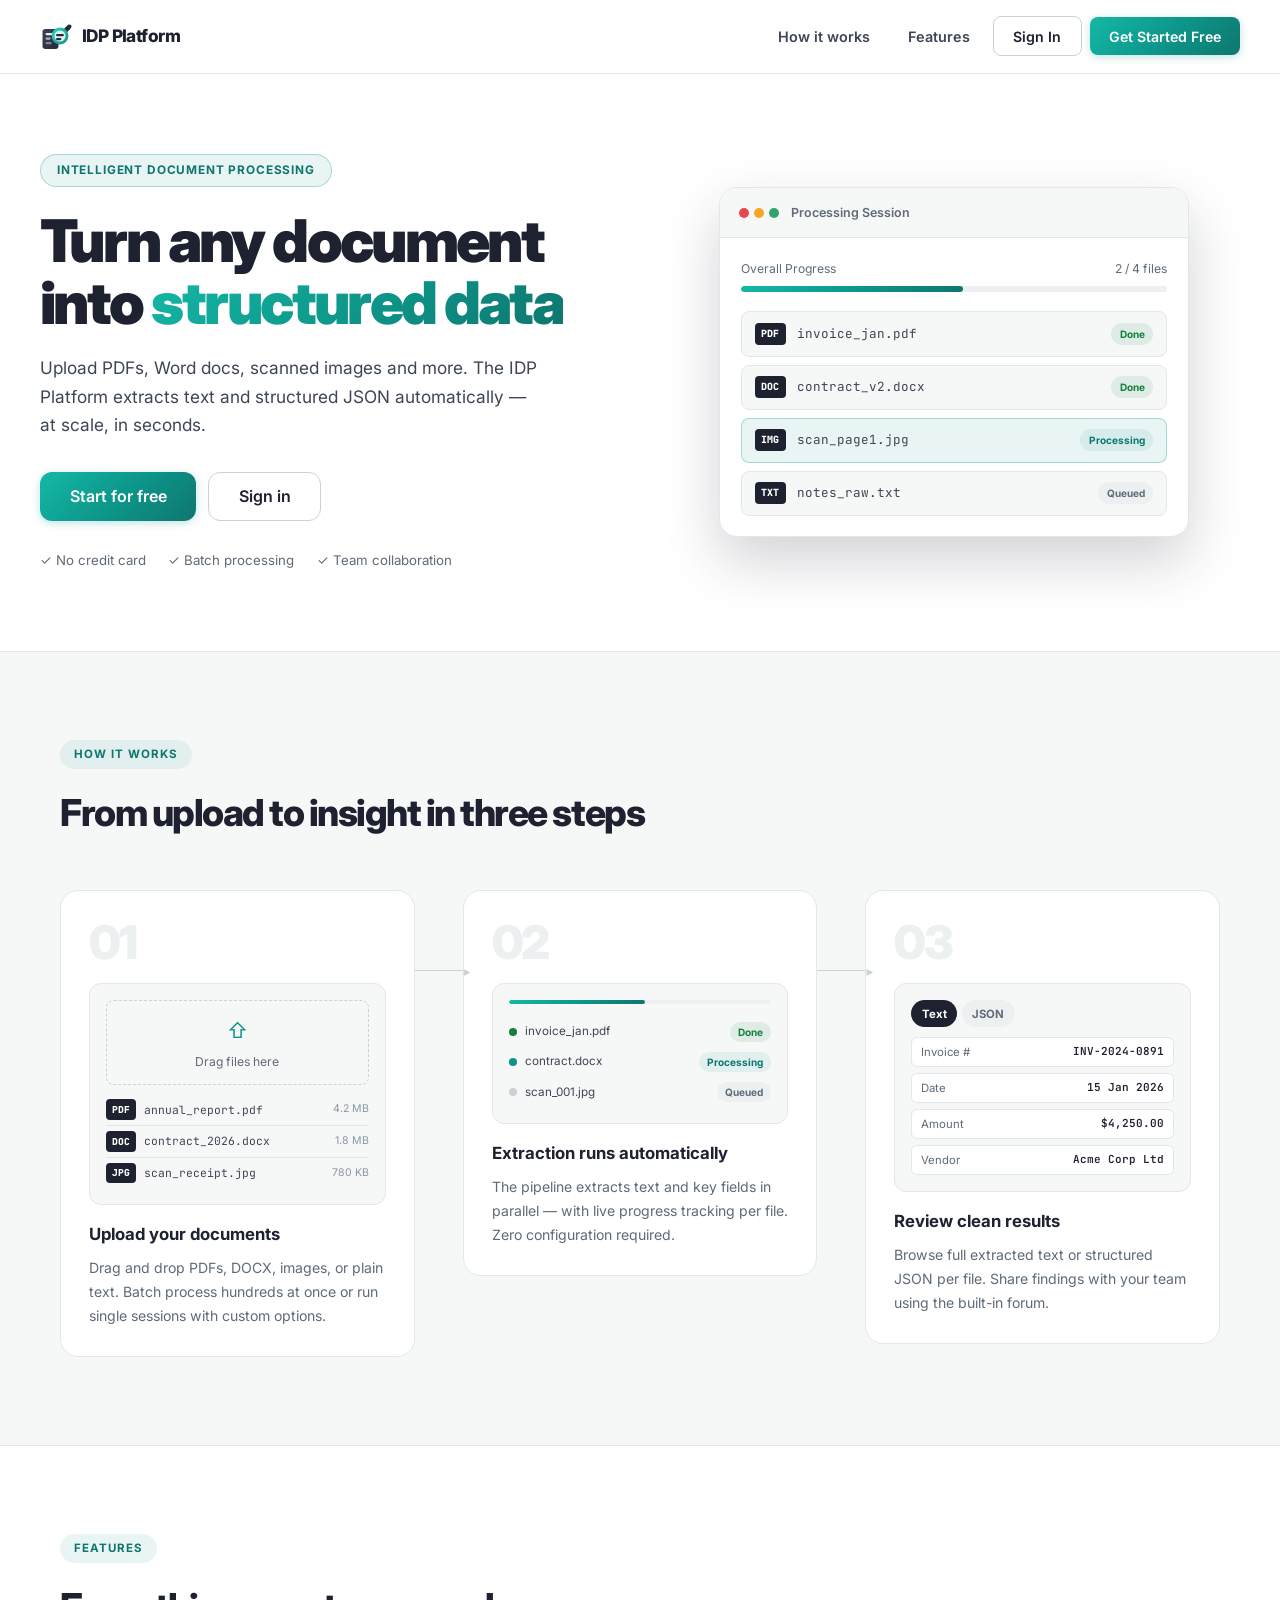
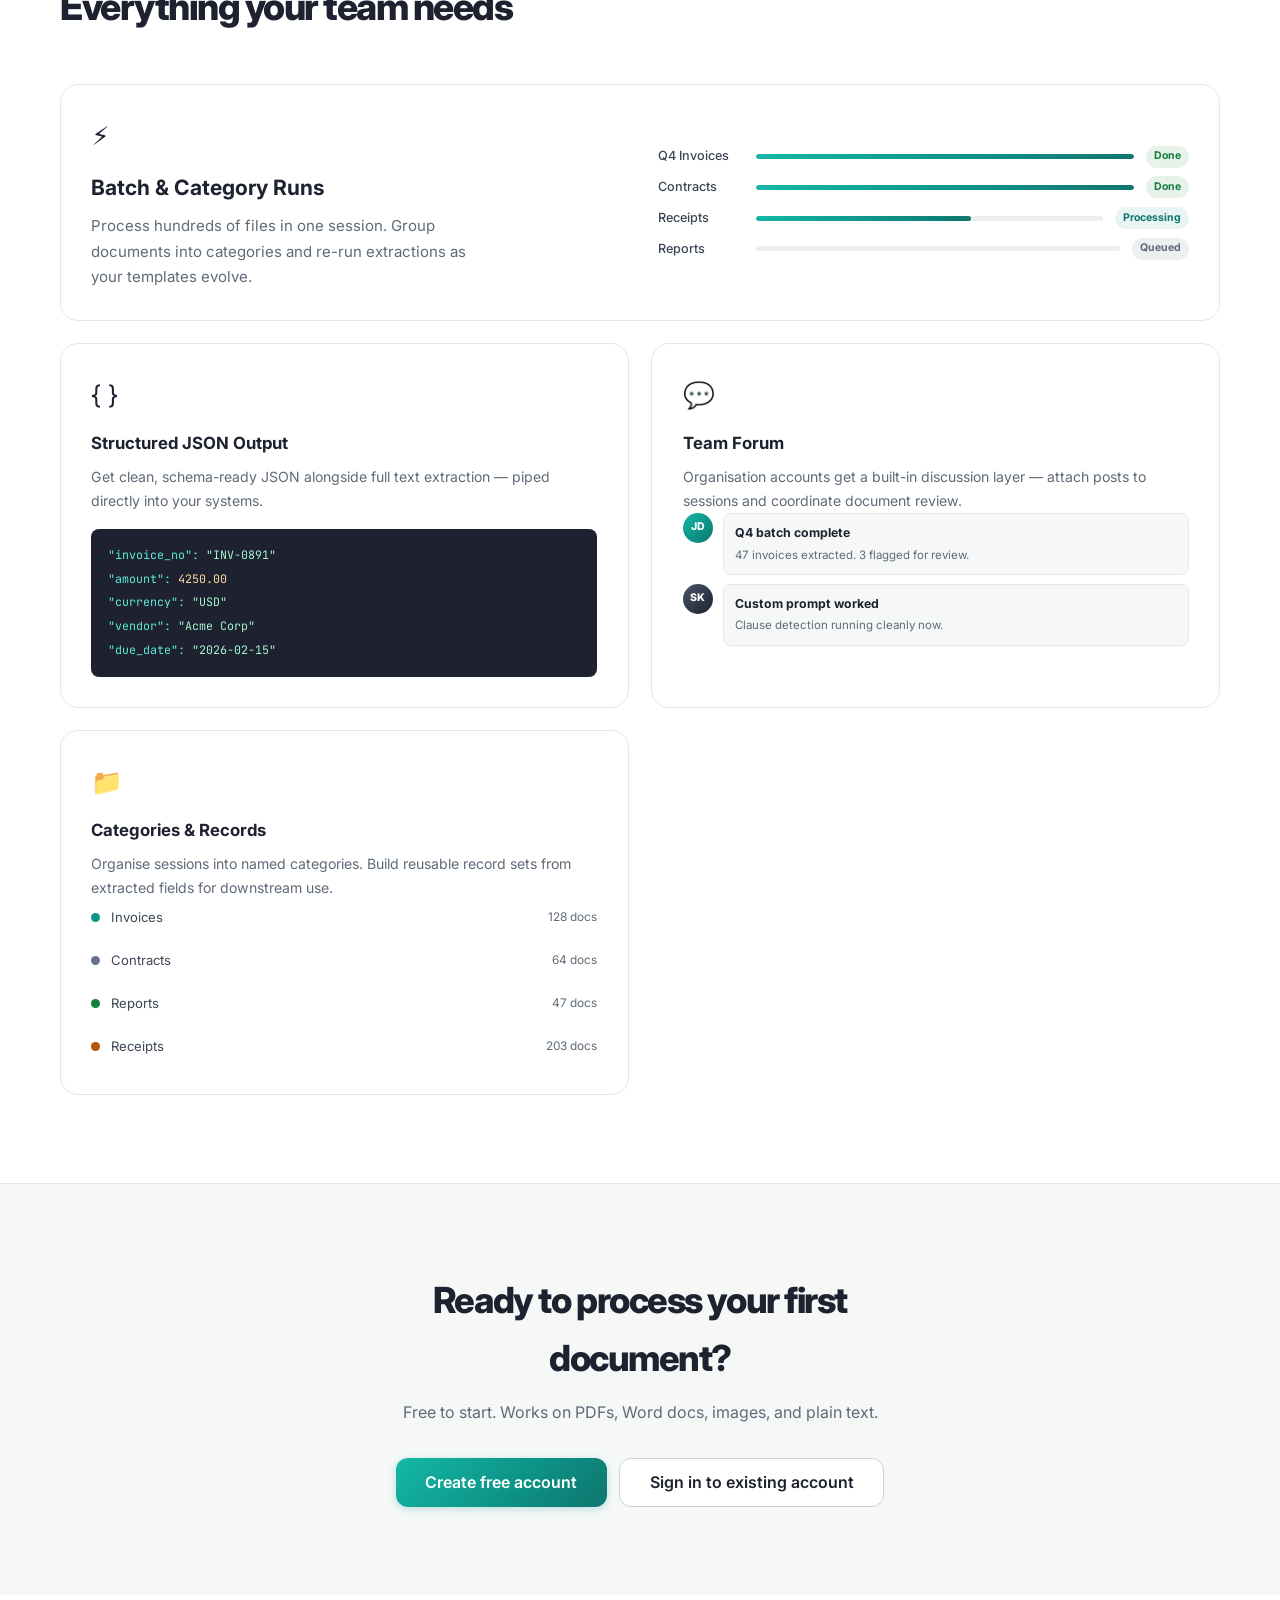
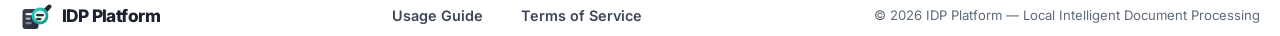
==== commit e0542952: "Rename the product in the web UI to IDP Platform Replace every user-visible occurrence of the old pr" ====
--- a/src/main/resources/static/index.html
+++ b/src/main/resources/static/index.html
@@ -3,7 +3,7 @@
 <head>
   <meta charset="UTF-8" />
   <meta name="viewport" content="width=device-width, initial-scale=1.0" />
-  <title>DocuMorph</title>
+  <title>IDP Platform</title>
   <link rel="preconnect" href="https://fonts.googleapis.com" />
   <link rel="preconnect" href="https://fonts.gstatic.com" crossorigin />
   <link href="https://fonts.googleapis.com/css2?family=Inter:wght@300;400;500;600;700&family=JetBrains+Mono:wght@400;500&display=swap" rel="stylesheet" />
--- a/src/main/resources/static/css/styles.css
+++ b/src/main/resources/static/css/styles.css
@@ -1,697 +1,632 @@
 /* ═══════════════════════════════════════════════════════════
-   DOCUMORPH — PREMIUM DESIGN SYSTEM v3
+   IDP PLATFORM — slate & teal
 ═══════════════════════════════════════════════════════════ */
-@import url('https://fonts.googleapis.com/css2?family=Inter:wght@300;400;500;600;700;800;900&family=JetBrains+Mono:wght@400;500&display=swap');
+@import url('https://fonts.googleapis.com/css2?family=Inter:wght@400;500;600;700;800;900&family=JetBrains+Mono:wght@400;500&display=swap');
 
 :root {
-  --bg:           #F0F4FF;
-  --bg-deep:      #E4EAF8;
-  --surface:      #FFFFFF;
-  --surface-2:    #F8FAFF;
-  --sidebar-bg:   #0A0F1E;
-
-  --accent:       #2563EB;
-  --accent-2:     #1D4ED8;
-  --accent-glow:  rgba(37,99,235,0.28);
-  --accent-soft:  rgba(37,99,235,0.10);
-  --purple:       #7C3AED;
-  --purple-soft:  rgba(124,58,237,0.10);
-
-  --success:      #059669;
-  --success-soft: rgba(5,150,105,0.12);
-  --warning:      #D97706;
-  --warning-soft: rgba(217,119,6,0.12);
-  --danger:       #DC2626;
-  --danger-soft:  rgba(220,38,38,0.12);
-
-  --text:         #0F172A;
-  --text-2:       #334155;
-  --muted:        #64748B;
-  --muted-2:      #94A3B8;
-  --border:       rgba(15,23,42,0.08);
-  --border-2:     rgba(15,23,42,0.14);
-
-  --sb-text:      rgba(255,255,255,0.60);
-  --sb-text-act:  #FFFFFF;
-  --sb-border:    rgba(255,255,255,0.06);
-  --sb-hover:     rgba(255,255,255,0.06);
-  --sb-active:    rgba(37,99,235,0.28);
-
-  --shadow-xs:    0 1px 2px rgba(0,0,0,0.05);
-  --shadow-sm:    0 1px 3px rgba(0,0,0,0.08),0 1px 2px rgba(0,0,0,0.04);
-  --shadow-md:    0 4px 6px rgba(0,0,0,0.07),0 2px 4px rgba(0,0,0,0.04);
-  --shadow-lg:    0 10px 20px rgba(0,0,0,0.09),0 4px 6px rgba(0,0,0,0.04);
-  --shadow-xl:    0 20px 40px rgba(0,0,0,0.14),0 8px 16px rgba(0,0,0,0.06);
-  --shadow-accent:0 8px 24px rgba(37,99,235,0.32);
-
-  --radius-sm: 6px;
-  --radius:    10px;
-  --radius-md: 14px;
-  --radius-lg: 20px;
-  --radius-xl: 28px;
-
-  --ease:        cubic-bezier(0.4,0,0.2,1);
-  --ease-out:    cubic-bezier(0,0,0.2,1);
-  --ease-spring: cubic-bezier(0.34,1.56,0.64,1);
-}
-
-/* ── Reset ── */
-*,*::before,*::after { box-sizing:border-box; margin:0; padding:0; }
-html { font-size:16px; -webkit-font-smoothing:antialiased; -moz-osx-font-smoothing:grayscale; }
-body { font-family:'Inter',system-ui,sans-serif; background:var(--bg); color:var(--text); line-height:1.6; min-height:100vh; overflow-x:hidden; }
-img { max-width:100%; display:block; }
-a { color:var(--accent); text-decoration:none; }
-button { font-family:inherit; cursor:pointer; border:none; background:none; }
-
-/* ── Animations ── */
-@keyframes fadeInUp { from { opacity:0; transform:translateY(20px); } to { opacity:1; transform:translateY(0); } }
-@keyframes fadeIn { from { opacity:0; } to { opacity:1; } }
-@keyframes slideInLeft { from { opacity:0; transform:translateX(-18px); } to { opacity:1; transform:translateX(0); } }
-@keyframes float { 0%,100% { transform:translateY(0); } 50% { transform:translateY(-14px); } }
-@keyframes shimmer { 0% { background-position:-400px 0; } 100% { background-position:400px 0; } }
-@keyframes progressPulse { 0%,100% { opacity:1; } 50% { opacity:0.55; } }
-@keyframes barFill { from { width:0%; } }
-@keyframes modalIn { from { opacity:0; transform:scale(0.92) translateY(14px); } to { opacity:1; transform:scale(1) translateY(0); } }
-@keyframes borderGlow { 0%,100% { box-shadow:0 0 0 0 var(--accent-glow); } 50% { box-shadow:0 0 0 5px transparent; } }
-@keyframes gradientFlow { 0% { background-position:0% 50%; } 50% { background-position:100% 50%; } 100% { background-position:0% 50%; } }
-@keyframes spin { to { transform:rotate(360deg); } }
-
-/* ════════════════════════════════════════════════════════
-   BUTTONS
-════════════════════════════════════════════════════════ */
-.btn { display:inline-flex; align-items:center; gap:0.4rem; padding:0.55rem 1.1rem; border-radius:var(--radius-sm); font-size:0.875rem; font-weight:600; line-height:1; transition:all 0.18s var(--ease); white-space:nowrap; position:relative; overflow:hidden; }
-.btn::after { content:''; position:absolute; inset:0; background:rgba(255,255,255,0); transition:background 0.18s; }
-.btn:hover::after { background:rgba(255,255,255,0.08); }
-.btn:active { transform:scale(0.97); }
-.btn--primary { background:linear-gradient(135deg,var(--accent) 0%,#1D4ED8 100%); color:#fff; box-shadow:0 4px 14px var(--accent-glow); }
-.btn--primary:hover { box-shadow:0 6px 22px rgba(37,99,235,0.48); transform:translateY(-1px); }
-.btn--ghost { background:transparent; color:var(--text-2); border:1px solid var(--border-2); }
-.btn--ghost:hover { background:var(--surface); border-color:var(--accent); color:var(--accent); }
-.btn--danger { background:var(--danger-soft); color:var(--danger); border:1px solid rgba(220,38,38,0.2); }
-.btn--danger:hover { background:var(--danger); color:#fff; }
-.btn--full { width:100%; justify-content:center; }
-.btn--lg { padding:0.75rem 1.6rem; font-size:1rem; border-radius:var(--radius); }
-.btn--sm { padding:0.35rem 0.75rem; font-size:0.78rem; }
-.btn-link { background:none; border:none; color:var(--accent); font-size:inherit; font-weight:500; padding:0; cursor:pointer; }
-.btn-link:hover { text-decoration:underline; }
-.btn-icon { width:34px; height:34px; display:inline-flex; align-items:center; justify-content:center; border-radius:var(--radius-sm); color:var(--muted); transition:all 0.15s; }
-.btn-icon:hover { background:var(--bg-deep); color:var(--text); }
-
-/* ════════════════════════════════════════════════════════
-   SHELL / SIDEBAR
-════════════════════════════════════════════════════════ */
-.shell { display:flex; height:100vh; overflow:hidden; }
-
-.sidebar {
-  width:230px; flex-shrink:0;
-  background:var(--sidebar-bg);
-  display:flex; flex-direction:column;
-  border-right:1px solid var(--sb-border);
-  position:relative; overflow:hidden; z-index:50;
-}
-.sidebar::before {
-  content:''; position:absolute; top:-80px; left:-80px;
-  width:280px; height:280px;
-  background:radial-gradient(circle,rgba(37,99,235,0.18) 0%,transparent 70%);
-  pointer-events:none;
-}
-.sidebar::after {
-  content:''; position:absolute; bottom:60px; right:-60px;
-  width:200px; height:200px;
-  background:radial-gradient(circle,rgba(124,58,237,0.12) 0%,transparent 70%);
-  pointer-events:none;
-}
-
-.sidebar-brand { display:flex; align-items:center; gap:0.65rem; padding:1.4rem 1.25rem 1.2rem; border-bottom:1px solid var(--sb-border); }
-.brand-logo {
-  width:34px; height:34px;
-  background:linear-gradient(135deg,var(--accent) 0%,var(--purple) 100%);
-  border-radius:var(--radius-sm);
-  display:flex; align-items:center; justify-content:center;
-  color:#fff; font-weight:800; font-size:0.75rem; letter-spacing:-0.02em;
-  flex-shrink:0; box-shadow:0 4px 12px var(--accent-glow);
-}
-.brand-logo--lg { width:52px; height:52px; font-size:1.1rem; border-radius:var(--radius); }
-.brand-name { font-weight:700; font-size:1rem; color:#fff; letter-spacing:-0.02em; }
-
-.sidebar-nav { flex:1; padding:0.75rem; display:flex; flex-direction:column; gap:2px; overflow-y:auto; }
-.nav-item {
-  display:flex; align-items:center; gap:0.75rem;
-  padding:0.6rem 0.75rem; border-radius:var(--radius-sm);
-  color:var(--sb-text); font-size:0.875rem; font-weight:500;
-  transition:all 0.15s var(--ease); text-decoration:none; position:relative;
-}
-.nav-item:hover { background:var(--sb-hover); color:var(--sb-text-act); }
-.nav-item--active { background:var(--sb-active); color:#fff; }
-.nav-item--active::before {
-  content:''; position:absolute; left:0; top:20%; bottom:20%;
-  width:3px; background:var(--accent); border-radius:0 3px 3px 0;
-}
-.nav-icon { width:18px; text-align:center; font-size:1rem; opacity:0.8; flex-shrink:0; }
-.nav-label { font-size:0.875rem; }
-
-.sidebar-footer { padding:0.75rem; border-top:1px solid var(--sb-border); display:flex; align-items:center; gap:0.5rem; }
-.user-badge { display:flex; align-items:center; gap:0.6rem; flex:1; min-width:0; }
-.user-avatar {
-  width:30px; height:30px; border-radius:50%;
-  background:linear-gradient(135deg,var(--accent) 0%,var(--purple) 100%);
-  color:#fff; font-size:0.75rem; font-weight:700;
-  display:flex; align-items:center; justify-content:center; flex-shrink:0;
-}
-.user-info { min-width:0; flex:1; }
-.user-email { display:block; font-size:0.72rem; font-weight:500; color:var(--sb-text-act); overflow:hidden; text-overflow:ellipsis; white-space:nowrap; }
-.user-org { display:block; font-size:0.67rem; color:var(--sb-text); overflow:hidden; text-overflow:ellipsis; white-space:nowrap; }
-
-.shell-body { flex:1; display:flex; flex-direction:column; overflow:hidden; min-width:0; }
-
-.topbar {
-  height:58px; display:flex; align-items:center; padding:0 1.5rem; gap:1rem;
-  background:var(--surface); border-bottom:1px solid var(--border);
-  flex-shrink:0; box-shadow:var(--shadow-xs);
-}
-.topbar-title { font-size:1rem; font-weight:700; color:var(--text); flex:1; letter-spacing:-0.01em; }
-.topbar-actions { display:flex; align-items:center; gap:0.5rem; }
-.mobile-menu-btn { display:none; padding:0.4rem; color:var(--muted); border-radius:var(--radius-sm); }
-
-.main-content { flex:1; overflow-y:auto; background:var(--bg); position:relative; }
-.main-inner { padding:1.75rem; max-width:1100px; animation:fadeInUp 0.3s var(--ease) both; }
-
-/* ════════════════════════════════════════════════════════
-   LANDING PAGE
-════════════════════════════════════════════════════════ */
-.landing { min-height:100vh; background:#0A0F1E; color:#F1F5F9; overflow-x:hidden; }
-
-.lp-header {
-  position:sticky; top:0; z-index:100;
-  display:flex; align-items:center; justify-content:space-between;
-  padding:1rem 3rem;
-  background:rgba(10,15,30,0.82);
-  backdrop-filter:blur(20px);
-  border-bottom:1px solid rgba(255,255,255,0.06);
-}
-.landing-brand { display:flex; align-items:center; gap:0.65rem; }
-.lp-nav { display:flex; align-items:center; gap:0.75rem; }
-.lp-nav-link { color:rgba(255,255,255,0.55); font-size:0.875rem; font-weight:500; padding:0.4rem 0.75rem; border-radius:var(--radius-sm); transition:all 0.15s; }
-.lp-nav-link:hover { color:#fff; background:rgba(255,255,255,0.06); }
-
-.lp-hero {
-  display:grid; grid-template-columns:1fr 1fr; gap:3rem; align-items:center;
-  padding:5rem 3rem 4rem; min-height:88vh;
-  position:relative; overflow:hidden;
-}
-.lp-hero::before {
-  content:''; position:absolute; top:-120px; left:-120px;
-  width:650px; height:650px;
-  background:radial-gradient(circle,rgba(37,99,235,0.2) 0%,transparent 65%);
-  pointer-events:none; animation:gradientFlow 8s ease infinite;
-}
-.lp-hero::after {
-  content:''; position:absolute; bottom:-80px; right:8%;
-  width:450px; height:450px;
-  background:radial-gradient(circle,rgba(124,58,237,0.16) 0%,transparent 65%);
-  pointer-events:none;
-}
-
-.lp-eyebrow {
-  display:inline-flex; align-items:center; gap:0.5rem;
-  padding:0.35rem 0.85rem;
-  background:rgba(37,99,235,0.12); border:1px solid rgba(37,99,235,0.25);
-  border-radius:999px; font-size:0.76rem; font-weight:700; color:#93C5FD;
-  letter-spacing:0.05em; text-transform:uppercase;
-  margin-bottom:1.25rem; animation:fadeInUp 0.5s var(--ease) 0.1s both;
-}
-.lp-title {
-  font-size:clamp(2.4rem,4vw,3.6rem); font-weight:900; line-height:1.08;
-  letter-spacing:-0.04em; color:#fff; margin-bottom:1.25rem;
-  animation:fadeInUp 0.5s var(--ease) 0.2s both;
-}
-.lp-title .gradient-word {
-  background:linear-gradient(135deg,#60A5FA 0%,#A78BFA 50%,#F472B6 100%);
-  -webkit-background-clip:text; background-clip:text; -webkit-text-fill-color:transparent;
-}
-.lp-sub { font-size:1.05rem; color:rgba(255,255,255,0.5); line-height:1.7; max-width:500px; margin-bottom:2rem; animation:fadeInUp 0.5s var(--ease) 0.3s both; }
-.lp-hero-cta { display:flex; gap:0.75rem; flex-wrap:wrap; animation:fadeInUp 0.5s var(--ease) 0.4s both; }
-.lp-hero-cta .btn--primary { background:linear-gradient(135deg,#2563EB 0%,#7C3AED 100%); box-shadow:0 8px 32px rgba(37,99,235,0.42); padding:0.8rem 2rem; font-size:1rem; }
-.lp-hero-cta .btn--ghost { border-color:rgba(255,255,255,0.14); color:rgba(255,255,255,0.7); }
-.lp-hero-cta .btn--ghost:hover { border-color:rgba(255,255,255,0.35); color:#fff; background:rgba(255,255,255,0.06); }
-.lp-proof { display:flex; gap:1.25rem; flex-wrap:wrap; margin-top:1.5rem; animation:fadeInUp 0.5s var(--ease) 0.5s both; }
-.lp-proof span { font-size:0.78rem; color:rgba(255,255,255,0.38); display:flex; align-items:center; gap:0.35rem; }
-.lp-proof span::before { content:'✓'; color:#34D399; font-weight:700; }
-
-.lp-hero-right {
-  display:flex; align-items:center; justify-content:center;
-  animation:float 5s ease-in-out infinite; position:relative; z-index:1;
-}
-.hero-mockup {
-  width:100%; max-width:440px;
-  background:rgba(255,255,255,0.04);
-  border:1px solid rgba(255,255,255,0.10);
-  border-radius:var(--radius-lg);
-  backdrop-filter:blur(20px); overflow:hidden;
-  box-shadow:0 30px 80px rgba(0,0,0,0.45),0 0 0 1px rgba(255,255,255,0.05);
-}
-.hm-bar { display:flex; align-items:center; gap:0.75rem; padding:0.85rem 1.2rem; background:rgba(255,255,255,0.04); border-bottom:1px solid rgba(255,255,255,0.06); }
-.hm-dots { display:flex; gap:5px; }
-.hm-dots i { width:10px; height:10px; border-radius:50%; display:block; }
-.hm-dots i:nth-child(1) { background:#FF5F56; }
-.hm-dots i:nth-child(2) { background:#FFBD2E; }
-.hm-dots i:nth-child(3) { background:#27C93F; }
-.hm-bar span { font-size:0.78rem; color:rgba(255,255,255,0.35); font-weight:500; }
-.hm-body { padding:1.25rem; }
-.hm-progress { margin-bottom:1.25rem; }
-.hmp-meta { display:flex; justify-content:space-between; font-size:0.75rem; color:rgba(255,255,255,0.45); margin-bottom:0.5rem; }
-.hmp-track { height:6px; background:rgba(255,255,255,0.08); border-radius:99px; overflow:hidden; }
-.hmp-fill { height:100%; background:linear-gradient(90deg,#2563EB,#7C3AED); border-radius:99px; animation:barFill 1.5s var(--ease-spring) 0.5s both; }
-.hm-files { display:flex; flex-direction:column; gap:0.5rem; }
-.hm-file { display:flex; align-items:center; gap:0.75rem; padding:0.6rem 0.75rem; border-radius:var(--radius-sm); background:rgba(255,255,255,0.03); border:1px solid rgba(255,255,255,0.05); }
-.hm-file--active { background:rgba(37,99,235,0.12); border-color:rgba(37,99,235,0.2); animation:borderGlow 2s infinite; }
-.hm-ftype { font-size:0.62rem; font-weight:700; background:rgba(37,99,235,0.2); color:#93C5FD; padding:0.18rem 0.4rem; border-radius:3px; font-family:'JetBrains Mono',monospace; letter-spacing:0.05em; }
-.hm-fname { font-size:0.78rem; color:rgba(255,255,255,0.65); flex:1; font-family:'JetBrains Mono',monospace; }
-.hm-fchip { font-size:0.62rem; font-weight:700; padding:0.15rem 0.5rem; border-radius:99px; }
-.hm-fchip--done { background:rgba(5,150,105,0.15); color:#34D399; }
-.hm-fchip--proc { background:rgba(37,99,235,0.15); color:#60A5FA; animation:progressPulse 1.5s infinite; }
-.hm-fchip--queue { background:rgba(255,255,255,0.06); color:rgba(255,255,255,0.3); }
-
-.lp-inner { max-width:1200px; margin:0 auto; padding:0 3rem; }
-.lp-section-tag { display:inline-block; padding:0.28rem 0.8rem; background:rgba(37,99,235,0.1); border:1px solid rgba(37,99,235,0.2); border-radius:999px; font-size:0.7rem; font-weight:700; color:#93C5FD; letter-spacing:0.08em; text-transform:uppercase; margin-bottom:0.9rem; }
-.lp-section-title { font-size:clamp(1.6rem,2.5vw,2.2rem); font-weight:800; letter-spacing:-0.03em; color:#fff; margin-bottom:3rem; }
-
-.lp-how {
-  padding:6rem 0;
-  background:rgba(255,255,255,0.015);
-  border-top:1px solid rgba(255,255,255,0.05);
-  border-bottom:1px solid rgba(255,255,255,0.05);
-}
-.lp-steps { display:flex; align-items:flex-start; gap:0; }
-.lp-step {
-  flex:1; padding:1.5rem;
-  background:rgba(255,255,255,0.02);
-  border:1px solid rgba(255,255,255,0.07);
-  border-radius:var(--radius-lg);
-  transition:transform 0.2s,box-shadow 0.2s,border-color 0.2s;
-}
-.lp-step:hover { transform:translateY(-5px); box-shadow:0 24px 48px rgba(0,0,0,0.3); border-color:rgba(37,99,235,0.28); }
-.lp-step-n { font-size:3rem; font-weight:900; letter-spacing:-0.04em; line-height:1; margin-bottom:1.25rem; background:linear-gradient(135deg,rgba(37,99,235,0.4),rgba(124,58,237,0.4)); -webkit-background-clip:text; background-clip:text; -webkit-text-fill-color:transparent; }
-.lp-step h3 { font-size:1rem; font-weight:700; color:#fff; margin:1rem 0 0.5rem; }
-.lp-step p { font-size:0.875rem; color:rgba(255,255,255,0.42); line-height:1.7; }
-.lp-step-connector { display:flex; align-items:flex-start; padding-top:5rem; }
-.lp-step-arrow { width:3rem; height:1px; background:linear-gradient(90deg,rgba(37,99,235,0.4),rgba(124,58,237,0.4)); position:relative; }
-.lp-step-arrow::after { content:'▸'; position:absolute; right:-8px; top:-9px; color:rgba(124,58,237,0.5); font-size:0.85rem; }
-
-.lp-step-visual { border-radius:var(--radius); overflow:hidden; background:rgba(255,255,255,0.03); border:1px solid rgba(255,255,255,0.06); min-height:130px; display:flex; align-items:center; justify-content:center; padding:1rem; }
-.sv-upload { width:100%; }
-.sv-dropzone { border:1.5px dashed rgba(37,99,235,0.3); border-radius:var(--radius-sm); padding:0.75rem; text-align:center; margin-bottom:0.6rem; color:rgba(255,255,255,0.32); font-size:0.75rem; }
-.sv-up-icon { display:block; font-size:1.25rem; margin-bottom:0.25rem; color:rgba(37,99,235,0.5); }
-.sv-frow { display:flex; align-items:center; gap:0.5rem; padding:0.3rem 0; border-bottom:1px solid rgba(255,255,255,0.04); font-size:0.7rem; }
-.sv-frow:last-child { border:none; }
-.sv-ftype { font-size:0.6rem; font-weight:700; background:rgba(37,99,235,0.15); color:#93C5FD; padding:0.15rem 0.35rem; border-radius:3px; font-family:'JetBrains Mono',monospace; flex-shrink:0; }
-.sv-fname { flex:1; color:rgba(255,255,255,0.5); font-family:'JetBrains Mono',monospace; overflow:hidden; text-overflow:ellipsis; white-space:nowrap; }
-.sv-fsize { color:rgba(255,255,255,0.22); font-size:0.65rem; flex-shrink:0; }
-.sv-proc { width:100%; }
-.sv-proc-bar { height:4px; background:rgba(255,255,255,0.08); border-radius:99px; margin-bottom:0.75rem; overflow:hidden; }
-.sv-proc-fill { height:100%; width:50%; background:linear-gradient(90deg,#2563EB,#7C3AED); border-radius:99px; }
-.sv-prow { display:flex; align-items:center; gap:0.5rem; padding:0.3rem 0; font-size:0.72rem; color:rgba(255,255,255,0.45); }
-.sv-dot { width:8px; height:8px; border-radius:50%; background:rgba(255,255,255,0.12); flex-shrink:0; }
-.sv-dot--green { background:#34D399; }
-.sv-dot--blue { background:#60A5FA; }
-.sv-dot--pulse { animation:progressPulse 1s infinite; }
-.sv-pill { margin-left:auto; font-size:0.62rem; font-weight:600; padding:0.1rem 0.4rem; border-radius:99px; background:rgba(255,255,255,0.06); color:rgba(255,255,255,0.28); }
-.sv-pill--green { background:rgba(52,211,153,0.15); color:#34D399; }
-.sv-pill--blue { background:rgba(96,165,250,0.15); color:#60A5FA; }
-.sv-results { width:100%; }
-.sv-rtabs { display:flex; gap:0.25rem; margin-bottom:0.6rem; }
-.sv-rtab { font-size:0.7rem; font-weight:600; padding:0.25rem 0.6rem; border-radius:99px; color:rgba(255,255,255,0.32); background:rgba(255,255,255,0.04); cursor:pointer; }
-.sv-rtab--active { background:rgba(37,99,235,0.2); color:#93C5FD; }
-.sv-rrows { display:flex; flex-direction:column; gap:0.35rem; }
-.sv-rrow { display:flex; justify-content:space-between; padding:0.3rem 0.5rem; background:rgba(255,255,255,0.03); border-radius:4px; font-size:0.7rem; }
-.sv-rkey { color:rgba(255,255,255,0.38); }
-.sv-rval { color:#93C5FD; font-family:'JetBrains Mono',monospace; font-size:0.68rem; }
-
-.lp-features { padding:6rem 0; }
-.lp-feat-grid { display:grid; grid-template-columns:repeat(2,1fr); gap:1.25rem; }
-.lp-feat--wide { grid-column:1/-1; display:grid; grid-template-columns:1fr 1fr; gap:2rem; align-items:center; }
-.lp-feat {
-  background:rgba(255,255,255,0.03); border:1px solid rgba(255,255,255,0.07);
-  border-radius:var(--radius-lg); padding:1.75rem;
-  transition:all 0.2s var(--ease);
-}
-.lp-feat:hover { background:rgba(255,255,255,0.05); border-color:rgba(37,99,235,0.22); transform:translateY(-4px); box-shadow:0 18px 40px rgba(0,0,0,0.28); }
-.lp-feat-icon { font-size:1.5rem; margin-bottom:0.85rem; }
-.lp-feat h3 { font-size:1rem; font-weight:700; color:#fff; margin-bottom:0.5rem; }
-.lp-feat p { font-size:0.85rem; color:rgba(255,255,255,0.42); line-height:1.7; }
-.lp-feat-text h3 { font-size:1.25rem; }
-.lp-feat-text p { font-size:0.925rem; max-width:380px; }
-
-.fv-batch,.fv-forum,.fv-cats { display:flex; flex-direction:column; gap:0.5rem; }
-.fv-row { display:flex; align-items:center; gap:0.75rem; }
-.fv-label { font-size:0.78rem; color:rgba(255,255,255,0.45); width:80px; flex-shrink:0; }
-.fv-track { flex:1; height:5px; background:rgba(255,255,255,0.08); border-radius:99px; overflow:hidden; }
-.fv-fill { height:100%; border-radius:99px; background:linear-gradient(90deg,#2563EB,#7C3AED); }
-.fv-fill--100 { width:100%; }
-.fv-fill--anim { width:62%; animation:progressPulse 1.5s infinite; }
-.fv-fill--0 { width:0%; }
-.fv-pill { font-size:0.65rem; font-weight:600; padding:0.15rem 0.45rem; border-radius:99px; white-space:nowrap; background:rgba(255,255,255,0.06); color:rgba(255,255,255,0.28); }
-.fv-pill--green { background:rgba(52,211,153,0.15); color:#34D399; }
-.fv-pill--blue { background:rgba(96,165,250,0.15); color:#60A5FA; }
-.fv-code { background:rgba(0,0,0,0.3); border-radius:var(--radius-sm); padding:0.75rem 1rem; margin-top:1rem; border:1px solid rgba(255,255,255,0.06); font-family:'JetBrains Mono',monospace; }
-.fv-code-line { font-size:0.72rem; padding:0.15rem 0; }
-.fv-key { color:#C084FC; }
-.fv-str { color:#86EFAC; }
-.fv-num { color:#FCA5A5; }
-.fv-post { display:flex; gap:0.6rem; align-items:flex-start; }
-.fv-avatar { width:28px; height:28px; background:linear-gradient(135deg,#2563EB,#7C3AED); border-radius:50%; color:#fff; font-size:0.65rem; font-weight:700; display:flex; align-items:center; justify-content:center; flex-shrink:0; }
-.fv-avatar--2 { background:linear-gradient(135deg,#7C3AED,#EC4899); }
-.fv-post-body { background:rgba(255,255,255,0.04); border-radius:var(--radius-sm); padding:0.5rem 0.65rem; flex:1; border:1px solid rgba(255,255,255,0.05); }
-.fv-post-body strong { font-size:0.75rem; color:rgba(255,255,255,0.72); display:block; margin-bottom:0.2rem; }
-.fv-post-body p { font-size:0.7rem; color:rgba(255,255,255,0.32); margin:0; }
-.fv-cat { display:flex; align-items:center; gap:0.6rem; padding:0.4rem 0; }
-.fv-cat-dot { width:8px; height:8px; border-radius:50%; flex-shrink:0; }
-.fv-cat-dot--blue { background:#60A5FA; }
-.fv-cat-dot--purple { background:#C084FC; }
-.fv-cat-dot--green { background:#34D399; }
-.fv-cat-dot--amber { background:#FCD34D; }
-.fv-cat span:nth-child(2) { flex:1; font-size:0.8rem; color:rgba(255,255,255,0.5); }
-.fv-cat-n { font-size:0.72rem; color:rgba(255,255,255,0.28); }
-
-.lp-cta-section {
-  padding:5rem 0; text-align:center;
-  background:linear-gradient(135deg,rgba(37,99,235,0.12) 0%,rgba(124,58,237,0.12) 100%);
-  border-top:1px solid rgba(255,255,255,0.06);
-  border-bottom:1px solid rgba(255,255,255,0.06);
-}
-.lp-cta-inner { max-width:600px; margin:0 auto; padding:0 2rem; }
-.lp-cta-inner h2 { font-size:2rem; font-weight:800; color:#fff; letter-spacing:-0.03em; margin-bottom:0.75rem; }
-.lp-cta-inner p { color:rgba(255,255,255,0.45); margin-bottom:2rem; }
-.lp-cta-btns { display:flex; gap:0.75rem; justify-content:center; flex-wrap:wrap; }
-.lp-footer { padding:2rem 3rem; border-top:1px solid rgba(255,255,255,0.06); }
-.lp-footer-inner { max-width:1200px; margin:0 auto; display:flex; align-items:center; justify-content:space-between; gap:1rem; }
-.lp-footer-copy { font-size:0.8rem; color:rgba(255,255,255,0.22); }
-
-/* ════════════════════════════════════════════════════════
-   AUTH PAGES
-════════════════════════════════════════════════════════ */
-.auth-layout { display:grid; grid-template-columns:1fr 1fr; min-height:100vh; background:#0A0F1E; }
-
-.auth-showcase {
-  background:
-    radial-gradient(ellipse at 30% 30%,rgba(37,99,235,0.22) 0%,transparent 55%),
-    radial-gradient(ellipse at 70% 70%,rgba(124,58,237,0.18) 0%,transparent 55%),
-    url('../img/pdf-extraction.png') center/cover no-repeat;
-  background-color:#0D1829;
-  display:flex; align-items:center; justify-content:center;
-  position:relative; overflow:hidden;
-}
-.auth-showcase::before { content:''; position:absolute; inset:0; background:rgba(8,12,28,0.68); }
-.auth-showcase-inner {
-  position:relative; z-index:1; text-align:center; padding:3rem;
-  animation:fadeInUp 0.6s var(--ease) both;
-}
-.auth-showcase-inner h2 { font-size:2rem; font-weight:800; color:#fff; margin:1.25rem 0 0.5rem; letter-spacing:-0.03em; }
-.auth-showcase-inner p { color:rgba(255,255,255,0.42); font-size:1rem; }
-
-.auth-form-wrap { display:flex; align-items:center; justify-content:center; padding:2rem; background:var(--surface); overflow-y:auto; }
-.auth-form-inner { width:100%; max-width:400px; animation:fadeInUp 0.5s var(--ease) 0.1s both; }
-.auth-title { font-size:1.6rem; font-weight:800; color:var(--text); letter-spacing:-0.03em; margin-bottom:0.35rem; }
-.auth-sub { color:var(--muted); font-size:0.9rem; margin-bottom:2rem; }
-.auth-switch { font-size:0.875rem; color:var(--muted); margin-top:1.25rem; text-align:center; }
-
-/* ════════════════════════════════════════════════════════
-   FORMS
-════════════════════════════════════════════════════════ */
-.form-field { display:flex; flex-direction:column; gap:0.45rem; margin-bottom:1.1rem; }
-.form-field label { font-size:0.82rem; font-weight:600; color:var(--text-2); }
-.form-field input,
-.form-field select,
-.form-field textarea {
-  padding:0.65rem 0.875rem;
-  border:1.5px solid var(--border-2);
-  border-radius:var(--radius-sm);
-  font-size:0.875rem; font-family:inherit;
-  color:var(--text); background:var(--surface);
-  transition:all 0.15s var(--ease); outline:none; width:100%;
-}
-.form-field input:focus,
-.form-field select:focus,
-.form-field textarea:focus { border-color:var(--accent); box-shadow:0 0 0 3px var(--accent-soft); }
-.form-field input::placeholder,.form-field textarea::placeholder { color:var(--muted-2); }
-.input-with-action { position:relative; }
-.input-with-action input { padding-right:4rem; }
-.input-with-action .btn-link { position:absolute; right:0.875rem; top:50%; transform:translateY(-50%); font-size:0.78rem; }
-.form-error { background:var(--danger-soft); border:1px solid rgba(220,38,38,0.2); color:var(--danger); border-radius:var(--radius-sm); padding:0.6rem 0.875rem; font-size:0.82rem; font-weight:500; margin-bottom:0.75rem; }
-.form-optional { color:var(--muted); font-weight:400; }
-.form-hint { font-size:0.78rem; color:var(--muted); line-height:1.5; margin-top:0.25rem; }
-
-/* ════════════════════════════════════════════════════════
-   DASHBOARD / HOME
-════════════════════════════════════════════════════════ */
-.stats-grid { display:grid; grid-template-columns:repeat(4,1fr); gap:1rem; margin-bottom:2rem; }
-.stat-card {
-  background:var(--surface); border:1px solid var(--border); border-radius:var(--radius-md);
-  padding:1.25rem 1.5rem; position:relative; overflow:hidden;
-  transition:transform 0.15s,box-shadow 0.15s;
-  animation:fadeInUp 0.4s var(--ease) both;
-}
-.stat-card:nth-child(2) { animation-delay:0.05s; }
-.stat-card:nth-child(3) { animation-delay:0.10s; }
-.stat-card:nth-child(4) { animation-delay:0.15s; }
-.stat-card:hover { transform:translateY(-2px); box-shadow:var(--shadow-md); }
-.stat-card::before { content:''; position:absolute; top:0; right:0; width:80px; height:80px; border-radius:50%; opacity:0.07; transform:translate(30%,-30%); }
-.stat-card--green::before { background:var(--success); }
-.stat-card--blue::before { background:var(--accent); }
-.stat-card--red::before { background:var(--danger); }
-.stat-num { display:block; font-size:2.2rem; font-weight:800; color:var(--text); letter-spacing:-0.04em; line-height:1; margin-bottom:0.35rem; }
-.stat-card--green .stat-num { color:var(--success); }
-.stat-card--blue .stat-num { color:var(--accent); }
-.stat-card--red .stat-num { color:var(--danger); }
-.stat-label { font-size:0.8rem; color:var(--muted); font-weight:500; }
-.section-header { display:flex; align-items:center; justify-content:space-between; margin-bottom:1rem; }
-.section-header h2 { font-size:1.05rem; font-weight:700; color:var(--text); }
-
-/* ════════════════════════════════════════════════════════
-   TABLE
-════════════════════════════════════════════════════════ */
-.table-wrap { background:var(--surface); border:1px solid var(--border); border-radius:var(--radius-md); overflow:hidden; box-shadow:var(--shadow-xs); }
-.data-table { width:100%; border-collapse:collapse; }
-.data-table th { text-align:left; padding:0.7rem 1rem; font-size:0.72rem; font-weight:700; color:var(--muted); text-transform:uppercase; letter-spacing:0.06em; background:var(--bg); border-bottom:1px solid var(--border); }
-.data-table td { padding:0.8rem 1rem; font-size:0.875rem; color:var(--text-2); border-bottom:1px solid var(--border); }
-.data-table tbody tr:last-child td { border-bottom:none; }
-.data-table tbody tr { transition:background 0.1s; }
-.data-table tbody tr:hover { background:var(--bg); }
-.table-empty { text-align:center; color:var(--muted); padding:2rem !important; }
-.mono { font-family:'JetBrains Mono',monospace; font-size:0.82em; }
-
-/* ════════════════════════════════════════════════════════
-   CHIPS
-════════════════════════════════════════════════════════ */
-.chip { display:inline-flex; align-items:center; gap:0.3rem; padding:0.2rem 0.6rem; border-radius:99px; font-size:0.7rem; font-weight:700; letter-spacing:0.04em; text-transform:uppercase; }
-.chip--queued    { background:rgba(100,116,139,0.12); color:var(--muted); }
-.chip--processing{ background:rgba(37,99,235,0.12); color:var(--accent); animation:progressPulse 1.5s infinite; }
-.chip--completed { background:var(--success-soft); color:var(--success); }
-.chip--partial   { background:var(--warning-soft); color:var(--warning); }
-.chip--failed    { background:var(--danger-soft); color:var(--danger); }
-.chip--default   { background:var(--bg-deep); color:var(--muted); }
-
-/* ════════════════════════════════════════════════════════
-   UPLOAD PAGE
-════════════════════════════════════════════════════════ */
-.upload-layout { display:grid; grid-template-columns:1fr 360px; gap:1.5rem; align-items:start; }
-.upload-dropzone { background:var(--surface); border:2px dashed var(--border-2); border-radius:var(--radius-md); padding:1.5rem; transition:all 0.2s; min-height:300px; }
-.upload-dropzone.dropzone--over { border-color:var(--accent); background:var(--accent-soft); box-shadow:0 0 0 4px var(--accent-glow); }
-.dropzone-inner { text-align:center; padding:2rem 1rem; }
-.dropzone-icon { display:block; font-size:2.5rem; color:var(--accent); margin-bottom:0.75rem; opacity:0.7; }
-.dropzone-title { font-size:0.925rem; color:var(--text-2); margin-bottom:0.35rem; }
-.dropzone-hint { font-size:0.78rem; color:var(--muted-2); }
-.file-list { list-style:none; display:flex; flex-direction:column; gap:0.5rem; margin-top:1rem; }
-.file-item { display:flex; align-items:center; gap:0.75rem; padding:0.6rem 0.875rem; background:var(--bg); border:1px solid var(--border); border-radius:var(--radius-sm); animation:slideInLeft 0.2s var(--ease) both; }
-.file-name { flex:1; font-size:0.82rem; overflow:hidden; text-overflow:ellipsis; white-space:nowrap; }
-.file-size { font-size:0.75rem; color:var(--muted); flex-shrink:0; }
-.file-remove { color:var(--muted); font-size:0.75rem; width:22px; height:22px; display:flex; align-items:center; justify-content:center; border-radius:50%; transition:all 0.15s; }
-.file-remove:hover { background:var(--danger-soft); color:var(--danger); }
-.upload-options { background:var(--surface); border:1px solid var(--border); border-radius:var(--radius-md); padding:1.5rem; box-shadow:var(--shadow-xs); position:sticky; top:1.5rem; }
-.upload-options h2 { font-size:0.95rem; font-weight:700; color:var(--text); margin-bottom:1.25rem; }
-
-/* ════════════════════════════════════════════════════════
-   PROCESSING PAGE
-════════════════════════════════════════════════════════ */
-.processing-wrap {
-  background:var(--surface); border:1px solid var(--border); border-radius:var(--radius-md);
-  padding:2rem; max-width:700px; margin:0 auto; box-shadow:var(--shadow-sm);
-  background-image:url('../img/invoice-bg.png');
-  background-size:260px; background-repeat:no-repeat;
-  background-position:right -30px bottom -30px; background-blend-mode:luminosity;
-}
-.processing-header { display:flex; align-items:center; justify-content:space-between; margin-bottom:1.5rem; flex-wrap:wrap; gap:0.5rem; }
-.processing-header h2 { font-size:1.15rem; font-weight:700; }
-.session-id-label { font-size:0.72rem; color:var(--muted); }
-.progress-bar-wrap { height:8px; background:var(--bg-deep); border-radius:99px; overflow:hidden; margin-bottom:0.75rem; }
-.progress-bar { height:100%; background:linear-gradient(90deg,var(--accent),var(--purple)); border-radius:99px; transition:width 0.6s var(--ease-spring); position:relative; }
-.progress-bar::after { content:''; position:absolute; right:0; top:0; bottom:0; width:40px; background:linear-gradient(90deg,transparent,rgba(255,255,255,0.3)); animation:shimmer 1.5s infinite; }
-.processing-status { font-size:0.875rem; color:var(--muted); margin-bottom:1.5rem; }
-.job-list { display:flex; flex-direction:column; gap:0.5rem; }
-.job-row { display:flex; align-items:center; justify-content:space-between; padding:0.65rem 0.875rem; background:var(--bg); border:1px solid var(--border); border-radius:var(--radius-sm); gap:1rem; animation:slideInLeft 0.2s var(--ease) both; }
-.job-name { font-size:0.82rem; color:var(--text-2); overflow:hidden; text-overflow:ellipsis; white-space:nowrap; flex:1; }
-
-/* ════════════════════════════════════════════════════════
-   RESULTS PAGE
-════════════════════════════════════════════════════════ */
-.results-layout { display:grid; grid-template-columns:260px 1fr; gap:1.25rem; align-items:start; }
-.results-sidebar { background:var(--surface); border:1px solid var(--border); border-radius:var(--radius-md); overflow:hidden; box-shadow:var(--shadow-xs); position:sticky; top:0; }
-.result-file-list { list-style:none; }
-.result-file-item { display:flex; align-items:center; justify-content:space-between; gap:0.5rem; padding:0.75rem 1rem; border-bottom:1px solid var(--border); cursor:pointer; transition:background 0.1s; font-size:0.82rem; }
-.result-file-item:last-child { border-bottom:none; }
-.result-file-item:hover { background:var(--bg); }
-.result-file-item--active { background:var(--accent-soft); border-left:3px solid var(--accent); }
-.result-file-name { overflow:hidden; text-overflow:ellipsis; white-space:nowrap; flex:1; }
-.results-main {
-  background:var(--surface); border:1px solid var(--border); border-radius:var(--radius-md);
-  padding:1.5rem; box-shadow:var(--shadow-xs);
-  background-image:url('../img/research-bg.png');
-  background-size:200px;
-  background-repeat:no-repeat;
-  background-position:right -20px bottom -20px;
-  background-blend-mode:luminosity;
-}
-.result-header { display:flex; align-items:center; gap:0.75rem; flex-wrap:wrap; margin-bottom:1.25rem; padding-bottom:1.25rem; border-bottom:1px solid var(--border); }
-.result-header .btn--ghost { background:var(--surface); }
-.result-header .btn { margin-left:0.25rem; }
-.result-filename { font-size:1rem; font-weight:600; flex:1; }
-.result-date { font-size:0.78rem; color:var(--muted); }
-.result-tabs { display:flex; gap:0.25rem; margin-bottom:1rem; border-bottom:1px solid var(--border); }
-.result-tab { padding:0.5rem 1rem; font-size:0.82rem; font-weight:600; color:var(--muted); border-radius:var(--radius-sm) var(--radius-sm) 0 0; transition:all 0.15s; border-bottom:2px solid transparent; margin-bottom:-1px; }
-.result-tab:hover { color:var(--text); }
-.result-tab--active { color:var(--accent); border-bottom-color:var(--accent); }
-.result-pre { font-family:'JetBrains Mono',monospace; font-size:0.82rem; line-height:1.7; white-space:pre-wrap; word-break:break-all; color:var(--text-2); background:var(--bg); padding:1.25rem; border-radius:var(--radius-sm); border:1px solid var(--border); max-height:480px; overflow-y:auto; }
-
-/* ════════════════════════════════════════════════════════
-   ACTIVITY
-════════════════════════════════════════════════════════ */
-.filter-row { display:flex; gap:0.5rem; flex-wrap:wrap; }
-.filter-row select { padding:0.4rem 0.75rem; border:1.5px solid var(--border-2); border-radius:var(--radius-sm); font-size:0.82rem; font-family:inherit; color:var(--text-2); background:var(--surface); cursor:pointer; outline:none; }
-.filter-row select:focus { border-color:var(--accent); }
-
-/* ════════════════════════════════════════════════════════
-   CATEGORIES
-════════════════════════════════════════════════════════ */
-.card-grid { display:grid; grid-template-columns:repeat(auto-fill,minmax(260px,1fr)); gap:1rem; }
-.cat-card { background:var(--surface); border:1px solid var(--border); border-radius:var(--radius-md); overflow:hidden; display:flex; flex-direction:column; transition:all 0.2s var(--ease); box-shadow:var(--shadow-xs); animation:fadeInUp 0.35s var(--ease) both; }
-.cat-card:hover { transform:translateY(-3px); box-shadow:var(--shadow-lg); border-color:rgba(37,99,235,0.2); }
-.cat-card-body { padding:1.25rem; flex:1; }
-.cat-card-name { font-size:0.975rem; font-weight:700; color:var(--text); margin-bottom:0.4rem; }
-.cat-card-desc { font-size:0.82rem; color:var(--muted); line-height:1.5; }
-.cat-card-actions { display:flex; gap:0.5rem; padding:0.75rem 1.25rem; background:var(--bg); border-top:1px solid var(--border); }
-
-/* ════════════════════════════════════════════════════════
-   RECORDS
-════════════════════════════════════════════════════════ */
-.rec-name { font-weight:600; color:var(--text); }
-.rec-desc { color:var(--muted); }
-
-/* ════════════════════════════════════════════════════════
-   FORUM PAGE
-════════════════════════════════════════════════════════ */
-.forum-layout { display:grid; grid-template-columns:300px 1fr; gap:1.25rem; align-items:start; }
-.forum-list { background:var(--surface); border:1px solid var(--border); border-radius:var(--radius-md); overflow:hidden; box-shadow:var(--shadow-xs); max-height:calc(100vh - 160px); overflow-y:auto; }
-.forum-post-item { padding:1rem 1.25rem; border-bottom:1px solid var(--border); cursor:pointer; transition:background 0.1s; }
-.forum-post-item:last-child { border-bottom:none; }
-.forum-post-item:hover { background:var(--bg); }
-.forum-post-item--active { background:var(--accent-soft); border-left:3px solid var(--accent); }
-.post-item-title { font-size:0.875rem; font-weight:600; color:var(--text); margin-bottom:0.35rem; }
-.post-item-meta { display:flex; align-items:center; gap:0.5rem; flex-wrap:wrap; }
-.post-author { font-size:0.72rem; color:var(--accent); font-weight:500; }
-.post-time { font-size:0.72rem; color:var(--muted); }
-.post-replies { font-size:0.7rem; color:var(--muted); margin-left:auto; }
-.forum-detail { background:var(--surface); border:1px solid var(--border); border-radius:var(--radius-md); overflow:hidden; box-shadow:var(--shadow-xs); }
-.post-detail { padding:1.5rem; }
-.post-detail-header { padding-bottom:1.25rem; border-bottom:1px solid var(--border); margin-bottom:1.25rem; }
-.post-detail-title { font-size:1.25rem; font-weight:700; color:var(--text); margin-bottom:0.4rem; }
-.post-detail-meta { display:flex; gap:0.5rem; align-items:center; }
-.post-detail-body { margin-bottom:1.5rem; }
-.post-message { font-size:0.9rem; color:var(--text-2); line-height:1.7; white-space:pre-wrap; }
-.reply-list { display:flex; flex-direction:column; gap:0.75rem; margin-bottom:1.5rem; }
-.reply-item { padding:0.875rem 1rem; background:var(--bg); border:1px solid var(--border); border-radius:var(--radius-sm); animation:fadeInUp 0.2s var(--ease) both; }
-.reply-meta { display:flex; align-items:center; gap:0.5rem; margin-bottom:0.35rem; }
-.reply-author { font-size:0.78rem; font-weight:600; color:var(--accent); }
-.reply-time { font-size:0.72rem; color:var(--muted); }
-.reply-message { font-size:0.875rem; color:var(--text-2); line-height:1.6; }
-.no-replies { font-size:0.875rem; color:var(--muted); text-align:center; padding:1.5rem; }
-.reply-compose { display:flex; flex-direction:column; gap:0.5rem; padding-top:1.25rem; border-top:1px solid var(--border); }
-.reply-compose textarea { min-height:80px; resize:vertical; }
-.reply-compose .btn { align-self:flex-end; }
-
-/* ════════════════════════════════════════════════════════
-   INVITE BANNER
-════════════════════════════════════════════════════════ */
-.invite-banner { display:flex; align-items:center; gap:0.75rem; padding:0.75rem 1rem; background:linear-gradient(135deg,var(--accent-soft),var(--purple-soft)); border:1px solid rgba(37,99,235,0.2); border-radius:var(--radius); margin:0 0 1.25rem; }
-.invite-label { font-size:0.72rem; font-weight:700; color:var(--accent); text-transform:uppercase; letter-spacing:0.06em; white-space:nowrap; }
-.invite-code { flex:1; font-family:'JetBrains Mono',monospace; font-size:0.82rem; color:var(--text); background:rgba(255,255,255,0.7); padding:0.25rem 0.5rem; border-radius:4px; overflow:hidden; text-overflow:ellipsis; white-space:nowrap; }
-
-/* ════════════════════════════════════════════════════════
-   MODALS
-════════════════════════════════════════════════════════ */
-.modal-overlay { position:fixed; inset:0; background:rgba(10,15,30,0.72); backdrop-filter:blur(8px); display:flex; align-items:center; justify-content:center; z-index:200; padding:1rem; animation:fadeIn 0.2s var(--ease) both; }
-.modal { background:var(--surface); border-radius:var(--radius-lg); box-shadow:var(--shadow-xl); width:100%; max-width:480px; animation:modalIn 0.3s var(--ease-spring) both; border:1px solid var(--border); overflow:hidden; }
-.modal-header { display:flex; align-items:center; justify-content:space-between; padding:1.25rem 1.5rem; border-bottom:1px solid var(--border); }
-.modal-header h2 { font-size:1.05rem; font-weight:700; color:var(--text); }
-.modal-body { padding:1.5rem; }
-.modal-footer { display:flex; justify-content:flex-end; gap:0.5rem; padding:1rem 1.5rem; background:var(--bg); border-top:1px solid var(--border); }
-
-/* ════════════════════════════════════════════════════════
-   TOAST
-════════════════════════════════════════════════════════ */
-#toast-container { position:fixed; bottom:1.5rem; right:1.5rem; display:flex; flex-direction:column; gap:0.5rem; z-index:300; }
-.toast { padding:0.75rem 1.1rem; border-radius:var(--radius); font-size:0.875rem; font-weight:500; color:#fff; max-width:340px; opacity:0; transform:translateY(16px) scale(0.96); transition:all 0.25s var(--ease-spring); box-shadow:var(--shadow-lg); }
-.toast--visible { opacity:1; transform:translateY(0) scale(1); }
-.toast--info    { background:rgba(30,41,59,0.96); border:1px solid rgba(255,255,255,0.1); }
-.toast--success { background:rgba(5,150,105,0.95); }
-.toast--error   { background:rgba(220,38,38,0.95); }
-.toast--warning { background:rgba(217,119,6,0.95); }
-
-/* ════════════════════════════════════════════════════════
-   SKELETON
-════════════════════════════════════════════════════════ */
-.skeleton-list { display:flex; flex-direction:column; gap:0.75rem; }
-.skeleton-item { background:var(--surface); border:1px solid var(--border); border-radius:var(--radius-sm); padding:1rem; }
-.skeleton { height:16px; border-radius:4px; background:linear-gradient(90deg,var(--bg-deep) 25%,var(--bg) 50%,var(--bg-deep) 75%); background-size:400px 100%; animation:shimmer 1.4s infinite; }
-
-/* ════════════════════════════════════════════════════════
-   STATE PANELS
-════════════════════════════════════════════════════════ */
-.state-panel { display:flex; flex-direction:column; align-items:center; text-align:center; padding:4rem 2rem; background:var(--surface); border:1px solid var(--border); border-radius:var(--radius-md); gap:0.75rem; }
-.state-icon { font-size:2.5rem; display:block; opacity:0.45; }
-.state-title { font-size:1rem; font-weight:700; color:var(--text); }
-.state-msg { font-size:0.875rem; color:var(--muted); max-width:380px; line-height:1.6; }
-.state-panel--error .state-icon { color:var(--danger); opacity:1; }
-.state-panel--locked .state-icon { opacity:1; }
-
-/* ════════════════════════════════════════════════════════
-   RESPONSIVE
-════════════════════════════════════════════════════════ */
-@media (max-width:1024px) {
-  .lp-hero { grid-template-columns:1fr; min-height:auto; padding:4rem 2rem; }
-  .lp-hero-right { display:none; }
-  .stats-grid { grid-template-columns:repeat(2,1fr); }
-  .upload-layout { grid-template-columns:1fr; }
-  .results-layout { grid-template-columns:1fr; }
-  .forum-layout { grid-template-columns:1fr; }
-}
-@media (max-width:768px) {
-  .shell { position:relative; }
-  .sidebar { position:fixed; left:0; top:0; bottom:0; transform:translateX(-100%); transition:transform 0.25s var(--ease); z-index:100; }
-  .sidebar--open { transform:translateX(0); box-shadow:var(--shadow-xl); }
-  .mobile-menu-btn { display:flex; }
-  .lp-header { padding:0.875rem 1.25rem; }
-  .lp-inner { padding:0 1.25rem; }
-  .lp-steps { flex-direction:column; }
-  .lp-step-connector { display:none; }
-  .lp-feat-grid { grid-template-columns:1fr; }
-  .lp-feat--wide { grid-column:1; grid-template-columns:1fr; }
-  .auth-layout { grid-template-columns:1fr; }
-  .auth-showcase { display:none; }
-  .stats-grid { grid-template-columns:1fr 1fr; }
-  .main-inner { padding:1rem; }
-}
-@media (max-width:480px) {
-  .stats-grid { grid-template-columns:1fr; }
-  .lp-hero-cta { flex-direction:column; }
-  .lp-cta-btns { flex-direction:column; align-items:center; }
-}+  --bg:         #FFFFFF;
+  --bg-2:       #F6F8F8;
+  --bg-3:       #ECF0F1;
+  --surface:    #FFFFFF;
+
+  --ink:        #1E2230;
+  --ink-2:      #3D4655;
+  --muted:      #5F6B78;
+  --muted-2:    #8A95A1;
+  --line:       #E2E7E9;
+  --line-2:     #C9D2D6;
+
+  --brand:      #0D9488;
+  --brand-2:    #2DD4BF;
+  --brand-deep: #0F766E;
+  --brand-grad: linear-gradient(135deg, #14B8A6 0%, #0D9488 55%, #0F766E 100%);
+  --brand-soft: rgba(13,148,136,0.09);
+  --brand-line: rgba(13,148,136,0.30);
+
+  --ok:         #15803D;
+  --ok-soft:    rgba(21,128,61,0.10);
+  --amber:      #B45309;
+  --amber-soft: rgba(180,83,9,0.11);
+  --rose:       #B91C1C;
+  --rose-soft:  rgba(185,28,28,0.09);
+
+  --sh-sm: 0 1px 2px rgba(30,34,48,0.06);
+  --sh:    0 2px 8px rgba(30,34,48,0.07);
+  --sh-md: 0 6px 16px rgba(30,34,48,0.10);
+  --sh-lg: 0 12px 30px rgba(30,34,48,0.13);
+  --sh-xl: 0 24px 56px rgba(30,34,48,0.20);
+
+  --r-sm: 8px;
+  --r:    12px;
+  --r-md: 14px;
+  --r-lg: 18px;
+
+  --ease:   cubic-bezier(0.2, 0, 0.2, 1);
+  --spring: cubic-bezier(0.34, 1.4, 0.64, 1);
+  --bar-h:  74px;
+}
+
+*, *::before, *::after { box-sizing: border-box; margin: 0; padding: 0; }
+html { font-size: 16px; -webkit-font-smoothing: antialiased; -moz-osx-font-smoothing: grayscale; }
+body { font-family: 'Inter', system-ui, sans-serif; background: var(--bg); color: var(--ink); line-height: 1.6; min-height: 100vh; overflow-x: hidden; }
+img, svg { max-width: 100%; display: block; }
+a { color: var(--brand-deep); text-decoration: none; }
+button { font-family: inherit; cursor: pointer; border: none; background: none; color: inherit; }
+:focus-visible { outline: 2px solid var(--brand); outline-offset: 2px; border-radius: 6px; }
+::selection { background: rgba(13,148,136,0.16); }
+::-webkit-scrollbar { width: 10px; height: 10px; }
+::-webkit-scrollbar-thumb { background: #C9D2D6; border-radius: 99px; border: 2px solid transparent; background-clip: content-box; }
+::-webkit-scrollbar-thumb:hover { background: #AEBAC0; background-clip: content-box; }
+
+@keyframes fadeInUp { from { opacity:0; transform:translateY(12px);} to { opacity:1; transform:none;} }
+@keyframes fadeIn   { from { opacity:0;} to { opacity:1;} }
+@keyframes slideIn  { from { opacity:0; transform:translateX(-12px);} to { opacity:1; transform:none;} }
+@keyframes float    { 0%,100% { transform:translateY(0);} 50% { transform:translateY(-12px);} }
+@keyframes shimmer  { 0% { background-position:-420px 0;} 100% { background-position:420px 0;} }
+@keyframes pulse    { 0%,100% { opacity:1;} 50% { opacity:0.45;} }
+@keyframes barFill  { from { width:0;} }
+@keyframes popIn    { from { opacity:0; transform:scale(0.96) translateY(8px);} to { opacity:1; transform:none;} }
+@media (prefers-reduced-motion: reduce) { *, *::before, *::after { animation-duration:0.01ms !important; animation-iteration-count:1 !important; transition-duration:0.01ms !important; } }
+
+/* ═══════════ BUTTONS ═══════════ */
+.btn {
+  display: inline-flex; align-items: center; justify-content: center; gap: 0.45rem;
+  padding: 0.66rem 1.2rem; border-radius: var(--r-sm);
+  font-size: 0.885rem; font-weight: 600; line-height: 1.2; white-space: nowrap;
+  position: relative; overflow: hidden;
+  transition: transform 0.18s var(--ease), box-shadow 0.22s var(--ease), background 0.2s var(--ease), border-color 0.2s var(--ease), color 0.2s var(--ease);
+}
+.btn::after { content:''; position:absolute; inset:0; background:#000; opacity:0; transition:opacity 0.18s var(--ease); }
+.btn:hover::after { opacity: 0.06; }
+.btn:hover { transform: translateY(-1px); }
+.btn:active { transform: translateY(0) scale(0.98); }
+.btn:disabled { opacity: 0.45; cursor: not-allowed; transform: none !important; }
+.btn:disabled::after { opacity: 0; }
+.btn--primary { background: var(--brand-grad); color: #fff; box-shadow: 0 2px 8px rgba(13,148,136,0.26); }
+.btn--primary:hover { box-shadow: 0 8px 20px rgba(13,148,136,0.34); }
+.btn--ghost { background: var(--surface); color: var(--ink); border: 1px solid var(--line-2); }
+.btn--ghost:hover { border-color: var(--ink); box-shadow: var(--sh); }
+.btn--danger { background: var(--surface); color: var(--rose); border: 1px solid rgba(185,28,28,0.3); }
+.btn--danger:hover { background: var(--rose); color: #fff; border-color: var(--rose); }
+.btn--full { width: 100%; }
+.btn--lg { padding: 0.88rem 1.85rem; font-size: 1rem; border-radius: var(--r); }
+.btn--sm { padding: 0.42rem 0.88rem; font-size: 0.79rem; }
+.btn-link { color: var(--ink); font-weight: 600; padding: 0; text-decoration: underline; text-underline-offset: 3px; text-decoration-thickness: 1.5px; transition: color 0.15s; }
+.btn-link:hover { color: var(--brand-deep); }
+.btn-icon { width: 38px; height: 38px; display: inline-flex; align-items: center; justify-content: center; border-radius: 50%; color: var(--muted); transition: background 0.15s, color 0.15s, transform 0.15s; }
+.btn-icon:hover { background: var(--bg-3); color: var(--ink); }
+.btn-icon:active { transform: scale(0.9); }
+
+/* ═══════════ APP SHELL ═══════════ */
+.app { min-height: 100vh; display: flex; flex-direction: column; background: var(--bg); }
+.appbar { position: sticky; top: 0; z-index: 90; background: rgba(255,255,255,0.94); backdrop-filter: saturate(180%) blur(14px); border-bottom: 1px solid var(--line); }
+.appbar-row { max-width: 1560px; margin: 0 auto; padding: 0 2.5rem; height: var(--bar-h); display: flex; align-items: center; gap: 1.25rem; }
+
+.brand { display: flex; align-items: center; gap: 0.6rem; flex-shrink: 0; color: var(--ink); }
+.brand-mark { width: 32px; height: 32px; flex-shrink: 0; }
+.brand-name { font-weight: 800; font-size: 1.08rem; letter-spacing: -0.03em; color: var(--ink); }
+.brand-mark-lg { display: inline-block; width: 60px; height: 60px; }
+.brand-mark-lg .brand-mark { width: 60px; height: 60px; }
+
+.nav-rail { flex: 1; display: flex; align-items: center; justify-content: center; gap: 0.15rem; min-width: 0; }
+.nav-pill { display: inline-flex; align-items: center; gap: 0.45rem; padding: 0.54rem 0.95rem; border-radius: 999px; font-size: 0.875rem; font-weight: 600; color: var(--muted); white-space: nowrap; transition: background 0.18s var(--ease), color 0.18s var(--ease); }
+.nav-pill:hover { background: var(--bg-3); color: var(--ink); }
+.nav-pill--active { background: var(--ink); color: #fff; }
+.nav-pill--active:hover { background: var(--ink); color: #fff; }
+.nav-ico { font-size: 0.95rem; line-height: 1; }
+
+.appbar-right { display: flex; align-items: center; gap: 0.6rem; flex-shrink: 0; }
+.topbar-actions { display: flex; align-items: center; gap: 0.5rem; }
+.user-pill { display: flex; align-items: center; gap: 0.6rem; padding: 0.3rem 0.38rem 0.3rem 0.85rem; border: 1px solid var(--line-2); border-radius: 999px; background: var(--surface); transition: box-shadow 0.2s var(--ease), border-color 0.2s var(--ease); }
+.user-pill:hover { box-shadow: var(--sh-md); border-color: var(--muted-2); }
+.user-pill-bars { font-size: 0.95rem; color: var(--muted); }
+.user-avatar { width: 32px; height: 32px; border-radius: 50%; background: var(--brand-grad); color: #fff; font-size: 0.8rem; font-weight: 800; display: flex; align-items: center; justify-content: center; flex-shrink: 0; }
+
+.user-menu { position: fixed; top: calc(var(--bar-h) - 6px); right: 2.5rem; z-index: 120; width: 252px; background: var(--surface); border: 1px solid var(--line); border-radius: var(--r); box-shadow: var(--sh-lg); overflow: hidden; padding: 0.45rem 0; animation: popIn 0.18s var(--spring) both; }
+.user-menu-head { padding: 0.65rem 1.1rem 0.75rem; border-bottom: 1px solid var(--line); margin-bottom: 0.35rem; }
+.user-email { display: block; font-size: 0.865rem; font-weight: 600; overflow: hidden; text-overflow: ellipsis; white-space: nowrap; }
+.user-org { display: block; font-size: 0.78rem; color: var(--muted); overflow: hidden; text-overflow: ellipsis; white-space: nowrap; }
+.user-menu-item { display: block; width: 100%; text-align: left; padding: 0.62rem 1.1rem; font-size: 0.875rem; font-weight: 500; color: var(--ink); transition: background 0.14s; }
+.user-menu-item:hover { background: var(--bg-2); }
+
+.app-main { flex: 1; position: relative; max-width: 1560px; width: 100%; margin: 0 auto; padding: 0 2.5rem 3rem; }
+.app-main::before {
+  content: ''; position: fixed; z-index: 0; pointer-events: none;
+  right: -4vw; bottom: -6vh; width: 44vw; height: 44vw; max-width: 600px; max-height: 600px;
+  opacity: 0.04;
+  background: url("data:image/svg+xml,%3Csvg xmlns='http://www.w3.org/2000/svg' viewBox='0 0 32 32'%3E%3Crect x='2.5' y='9' width='16' height='20' rx='3' fill='%231E2230'/%3E%3Cpath d='M24.6 11.4 L28.4 7.6' stroke='%231E2230' stroke-width='4.4' stroke-linecap='round'/%3E%3Ccircle cx='29.4' cy='6.6' r='2.1' fill='%231E2230'/%3E%3Ccircle cx='20' cy='16' r='7' fill='none' stroke='%231E2230' stroke-width='2.6'/%3E%3C/svg%3E") no-repeat center/contain;
+}
+.page-head { position: relative; z-index: 1; padding: 2rem 0 1.3rem; display: flex; align-items: flex-end; justify-content: space-between; gap: 1rem; flex-wrap: wrap; }
+.page-title { font-size: 1.9rem; font-weight: 800; letter-spacing: -0.035em; }
+.main-inner { position: relative; z-index: 1; animation: fadeInUp 0.3s var(--ease) both; }
+
+/* ═══════════ LANDING ═══════════ */
+.landing { min-height: 100vh; background: var(--bg); color: var(--ink); overflow-x: hidden; }
+.lp-header { position: sticky; top: 0; z-index: 100; display: flex; align-items: center; justify-content: space-between; padding: 1rem 2.5rem; background: rgba(255,255,255,0.94); backdrop-filter: saturate(180%) blur(14px); border-bottom: 1px solid var(--line); }
+.landing-brand { display: flex; align-items: center; gap: 0.6rem; }
+.lp-nav { display: flex; align-items: center; gap: 0.5rem; }
+.lp-nav-link { color: var(--ink-2); font-size: 0.9rem; font-weight: 600; padding: 0.55rem 0.95rem; border-radius: 999px; transition: background 0.16s, color 0.16s; }
+.lp-nav-link:hover { background: var(--bg-3); color: var(--ink); }
+
+.lp-hero { display: grid; grid-template-columns: 1fr 1fr; gap: 3.5rem; align-items: center; padding: 5rem 2.5rem; max-width: 1400px; margin: 0 auto; }
+.lp-eyebrow { display: inline-flex; align-items: center; gap: 0.5rem; padding: 0.4rem 1rem; margin-bottom: 1.4rem; background: var(--brand-soft); border: 1px solid var(--brand-line); border-radius: 999px; font-size: 0.74rem; font-weight: 700; color: var(--brand-deep); letter-spacing: 0.07em; text-transform: uppercase; animation: fadeInUp 0.5s var(--ease) 0.1s both; }
+.lp-title { font-size: clamp(2.4rem, 4.6vw, 3.9rem); font-weight: 900; line-height: 1.05; letter-spacing: -0.045em; margin-bottom: 1.3rem; animation: fadeInUp 0.5s var(--ease) 0.2s both; }
+.gradient-word { background: var(--brand-grad); -webkit-background-clip: text; background-clip: text; -webkit-text-fill-color: transparent; }
+.lp-sub { font-size: 1.08rem; color: var(--ink-2); line-height: 1.65; max-width: 500px; margin-bottom: 2rem; animation: fadeInUp 0.5s var(--ease) 0.3s both; }
+.lp-hero-cta { display: flex; gap: 0.75rem; flex-wrap: wrap; animation: fadeInUp 0.5s var(--ease) 0.4s both; }
+.lp-proof { display: flex; gap: 1.4rem; flex-wrap: wrap; margin-top: 1.8rem; animation: fadeInUp 0.5s var(--ease) 0.5s both; }
+.lp-proof span { font-size: 0.83rem; color: var(--muted); display: flex; align-items: center; gap: 0.35rem; }
+
+.lp-hero-right { display: flex; align-items: center; justify-content: center; animation: float 6s ease-in-out infinite; }
+.hero-mockup { width: 100%; max-width: 470px; overflow: hidden; background: var(--surface); border: 1px solid var(--line); border-radius: var(--r-lg); box-shadow: var(--sh-xl); }
+.hm-bar { display: flex; align-items: center; gap: 0.75rem; padding: 0.9rem 1.2rem; background: var(--bg-2); border-bottom: 1px solid var(--line); }
+.hm-dots { display: flex; gap: 5px; }
+.hm-dots i { width: 10px; height: 10px; border-radius: 50%; display: block; }
+.hm-dots i:nth-child(1){background:#E5484D;} .hm-dots i:nth-child(2){background:#F5A623;} .hm-dots i:nth-child(3){background:#30A46C;}
+.hm-bar span { font-size: 0.78rem; color: var(--muted); font-weight: 600; }
+.hm-body { padding: 1.3rem; }
+.hm-progress { margin-bottom: 1.2rem; }
+.hmp-meta { display: flex; justify-content: space-between; font-size: 0.76rem; color: var(--muted); margin-bottom: 0.5rem; }
+.hmp-track { height: 6px; background: var(--bg-3); border-radius: 99px; overflow: hidden; }
+.hmp-fill { height: 100%; background: var(--brand-grad); border-radius: 99px; animation: barFill 1.5s var(--spring) 0.5s both; }
+.hm-files { display: flex; flex-direction: column; gap: 0.5rem; }
+.hm-file { display: flex; align-items: center; gap: 0.7rem; padding: 0.65rem 0.8rem; border-radius: var(--r-sm); background: var(--bg-2); border: 1px solid var(--line); }
+.hm-file--active { background: var(--brand-soft); border-color: var(--brand-line); }
+.hm-ftype { font-size: 0.62rem; font-weight: 800; background: var(--ink); color: #fff; padding: 0.2rem 0.42rem; border-radius: 4px; font-family: 'JetBrains Mono', monospace; flex-shrink: 0; }
+.hm-fname { font-size: 0.79rem; color: var(--ink-2); flex: 1; font-family: 'JetBrains Mono', monospace; overflow: hidden; text-overflow: ellipsis; white-space: nowrap; }
+.hm-fchip { font-size: 0.63rem; font-weight: 700; padding: 0.18rem 0.55rem; border-radius: 999px; flex-shrink: 0; }
+.hm-fchip--done { background: var(--ok-soft); color: var(--ok); }
+.hm-fchip--proc { background: var(--brand-soft); color: var(--brand-deep); animation: pulse 1.6s infinite; }
+.hm-fchip--queue { background: var(--bg-3); color: var(--muted); }
+
+.lp-inner { max-width: 1240px; margin: 0 auto; padding: 0 2.5rem; }
+.lp-section-tag { display: inline-block; padding: 0.32rem 0.9rem; background: var(--brand-soft); border-radius: 999px; font-size: 0.72rem; font-weight: 700; color: var(--brand-deep); letter-spacing: 0.08em; text-transform: uppercase; margin-bottom: 0.9rem; }
+.lp-section-title { font-size: clamp(1.75rem, 2.9vw, 2.4rem); font-weight: 800; letter-spacing: -0.04em; margin-bottom: 3rem; }
+.lp-how { padding: 5.5rem 0; background: var(--bg-2); border-top: 1px solid var(--line); border-bottom: 1px solid var(--line); }
+.lp-steps { display: flex; align-items: flex-start; gap: 0; }
+.lp-step { flex: 1; padding: 1.75rem; background: var(--surface); border: 1px solid var(--line); border-radius: var(--r-lg); transition: transform 0.25s var(--ease), box-shadow 0.25s var(--ease); }
+.lp-step:hover { transform: translateY(-5px); box-shadow: var(--sh-lg); }
+.lp-step-n { font-size: 2.9rem; font-weight: 900; letter-spacing: -0.05em; line-height: 1; margin-bottom: 1.1rem; color: var(--bg-3); }
+.lp-step h3 { font-size: 1.05rem; font-weight: 700; margin: 1rem 0 0.5rem; }
+.lp-step p { font-size: 0.88rem; color: var(--muted); line-height: 1.7; }
+.lp-step-connector { display: flex; align-items: flex-start; padding-top: 5rem; }
+.lp-step-arrow { width: 3rem; height: 1px; background: var(--line-2); position: relative; }
+.lp-step-arrow::after { content:'▸'; position:absolute; right:-8px; top:-9px; color:var(--line-2); font-size:0.85rem; }
+.lp-step-visual { border-radius: var(--r); overflow: hidden; background: var(--bg-2); border: 1px solid var(--line); min-height: 134px; display: flex; align-items: center; justify-content: center; padding: 1rem; }
+.sv-upload, .sv-proc, .sv-results { width: 100%; }
+.sv-dropzone { border: 1.5px dashed var(--line-2); border-radius: var(--r-sm); padding: 0.8rem; text-align: center; margin-bottom: 0.6rem; color: var(--muted); font-size: 0.76rem; }
+.sv-up-icon { display: block; font-size: 1.3rem; margin-bottom: 0.25rem; color: var(--brand); }
+.sv-frow { display: flex; align-items: center; gap: 0.5rem; padding: 0.32rem 0; border-bottom: 1px solid var(--line); font-size: 0.71rem; }
+.sv-frow:last-child { border: none; }
+.sv-ftype { font-size: 0.6rem; font-weight: 800; background: var(--ink); color: #fff; padding: 0.16rem 0.36rem; border-radius: 4px; font-family: 'JetBrains Mono', monospace; flex-shrink: 0; }
+.sv-fname { flex: 1; color: var(--ink-2); font-family: 'JetBrains Mono', monospace; overflow: hidden; text-overflow: ellipsis; white-space: nowrap; }
+.sv-fsize { color: var(--muted-2); font-size: 0.66rem; flex-shrink: 0; }
+.sv-proc-bar { height: 4px; background: var(--bg-3); border-radius: 99px; margin-bottom: 0.75rem; overflow: hidden; }
+.sv-proc-fill { height: 100%; width: 52%; background: var(--brand-grad); border-radius: 99px; }
+.sv-prow { display: flex; align-items: center; gap: 0.5rem; padding: 0.32rem 0; font-size: 0.73rem; color: var(--ink-2); }
+.sv-dot { width: 8px; height: 8px; border-radius: 50%; background: var(--line-2); flex-shrink: 0; }
+.sv-dot--green { background: var(--ok); } .sv-dot--blue { background: var(--brand); }
+.sv-dot--pulse { animation: pulse 1.2s infinite; }
+.sv-pill { margin-left: auto; font-size: 0.63rem; font-weight: 700; padding: 0.12rem 0.5rem; border-radius: 999px; background: var(--bg-3); color: var(--muted); }
+.sv-pill--green { background: var(--ok-soft); color: var(--ok); }
+.sv-pill--blue { background: var(--brand-soft); color: var(--brand-deep); }
+.sv-rtabs { display: flex; gap: 0.3rem; margin-bottom: 0.6rem; }
+.sv-rtab { font-size: 0.71rem; font-weight: 700; padding: 0.26rem 0.65rem; border-radius: 999px; color: var(--muted); background: var(--bg-3); }
+.sv-rtab--active { background: var(--ink); color: #fff; }
+.sv-rrows { display: flex; flex-direction: column; gap: 0.35rem; }
+.sv-rrow { display: flex; justify-content: space-between; gap: 0.5rem; padding: 0.32rem 0.55rem; background: var(--surface); border: 1px solid var(--line); border-radius: 6px; font-size: 0.71rem; }
+.sv-rkey { color: var(--muted); } .sv-rval { color: var(--ink); font-family: 'JetBrains Mono', monospace; font-size: 0.69rem; font-weight: 600; }
+
+.lp-features { padding: 5.5rem 0; }
+.lp-feat-grid { display: grid; grid-template-columns: repeat(2, 1fr); gap: 1.4rem; }
+.lp-feat--wide { grid-column: 1 / -1; display: grid; grid-template-columns: 1fr 1fr; gap: 2.2rem; align-items: center; }
+.lp-feat { background: var(--surface); border: 1px solid var(--line); border-radius: var(--r-lg); padding: 1.9rem; transition: transform 0.25s var(--ease), box-shadow 0.25s var(--ease); }
+.lp-feat:hover { transform: translateY(-5px); box-shadow: var(--sh-lg); }
+.lp-feat-icon { font-size: 1.6rem; margin-bottom: 0.9rem; }
+.lp-feat h3 { font-size: 1.05rem; font-weight: 700; margin-bottom: 0.5rem; }
+.lp-feat p { font-size: 0.88rem; color: var(--muted); line-height: 1.7; }
+.lp-feat-text h3 { font-size: 1.32rem; } .lp-feat-text p { font-size: 0.94rem; max-width: 390px; }
+.fv-batch, .fv-forum, .fv-cats { display: flex; flex-direction: column; gap: 0.55rem; }
+.fv-row { display: flex; align-items: center; gap: 0.75rem; }
+.fv-label { font-size: 0.79rem; color: var(--ink-2); width: 86px; flex-shrink: 0; font-weight: 500; }
+.fv-track { flex: 1; height: 5px; background: var(--bg-3); border-radius: 99px; overflow: hidden; }
+.fv-fill { height: 100%; border-radius: 99px; background: var(--brand-grad); }
+.fv-fill--100 { width: 100%; } .fv-fill--anim { width: 62%; animation: pulse 1.7s infinite; } .fv-fill--0 { width: 0; }
+.fv-pill { font-size: 0.66rem; font-weight: 700; padding: 0.16rem 0.5rem; border-radius: 999px; white-space: nowrap; background: var(--bg-3); color: var(--muted); }
+.fv-pill--green { background: var(--ok-soft); color: var(--ok); }
+.fv-pill--blue { background: var(--brand-soft); color: var(--brand-deep); }
+.fv-code { background: var(--ink); border-radius: var(--r-sm); padding: 0.9rem 1.05rem; margin-top: 1rem; font-family: 'JetBrains Mono', monospace; }
+.fv-code-line { font-size: 0.73rem; padding: 0.16rem 0; }
+.fv-key { color: #5EEAD4; } .fv-str { color: #A7F3D0; } .fv-num { color: #FCD9A0; }
+.fv-post { display: flex; gap: 0.65rem; align-items: flex-start; }
+.fv-avatar { width: 30px; height: 30px; border-radius: 50%; background: var(--brand-grad); color: #fff; font-size: 0.66rem; font-weight: 800; display: flex; align-items: center; justify-content: center; flex-shrink: 0; }
+.fv-avatar--2 { background: linear-gradient(135deg, #475569, #1E2230); }
+.fv-post-body { background: var(--bg-2); border: 1px solid var(--line); border-radius: var(--r-sm); padding: 0.55rem 0.7rem; flex: 1; }
+.fv-post-body strong { font-size: 0.77rem; display: block; margin-bottom: 0.2rem; }
+.fv-post-body p { font-size: 0.72rem; color: var(--muted); margin: 0; }
+.fv-cat { display: flex; align-items: center; gap: 0.65rem; padding: 0.42rem 0; }
+.fv-cat-dot { width: 9px; height: 9px; border-radius: 50%; flex-shrink: 0; }
+.fv-cat-dot--blue { background: var(--brand); } .fv-cat-dot--purple { background: #64748B; }
+.fv-cat-dot--green { background: var(--ok); } .fv-cat-dot--amber { background: var(--amber); }
+.fv-cat span:nth-child(2) { flex: 1; font-size: 0.82rem; color: var(--ink-2); }
+.fv-cat-n { font-size: 0.74rem; color: var(--muted); }
+
+.lp-cta-section { padding: 5.5rem 0; text-align: center; background: var(--bg-2); border-top: 1px solid var(--line); }
+.lp-cta-inner { max-width: 640px; margin: 0 auto; padding: 0 2rem; }
+.lp-cta-inner h2 { font-size: clamp(1.75rem, 3vw, 2.25rem); font-weight: 800; letter-spacing: -0.04em; margin-bottom: 0.8rem; }
+.lp-cta-inner p { color: var(--muted); margin-bottom: 2rem; }
+.lp-cta-btns { display: flex; gap: 0.75rem; justify-content: center; flex-wrap: wrap; }
+.lp-footer { padding: 2.2rem 2.5rem; border-top: 1px solid var(--line); }
+.lp-footer-inner { max-width: 1240px; margin: 0 auto; display: flex; align-items: center; justify-content: space-between; gap: 1rem; flex-wrap: wrap; }
+.lp-footer-copy { font-size: 0.82rem; color: var(--muted); }
+
+/* ═══════════ AUTH ═══════════ */
+.auth-layout { display: grid; grid-template-columns: 1fr 1fr; min-height: 100vh; background: var(--bg); }
+.auth-showcase { display: flex; align-items: center; justify-content: center; position: relative; overflow: hidden;
+  background: url('../img/pdf-extraction.png') center/cover no-repeat; background-color: var(--ink); }
+.auth-showcase::before { content:''; position:absolute; inset:0; background: linear-gradient(135deg, rgba(15,118,110,0.90) 0%, rgba(30,34,48,0.94) 100%); }
+.auth-showcase-inner { position: relative; z-index: 1; text-align: center; padding: 3rem; color: #fff; animation: fadeInUp 0.6s var(--ease) both; }
+.auth-showcase-inner h2 { font-size: 2.05rem; font-weight: 800; margin: 1.3rem 0 0.5rem; letter-spacing: -0.04em; }
+.auth-showcase-inner p { color: rgba(255,255,255,0.82); font-size: 1rem; }
+.auth-form-wrap { display: flex; align-items: center; justify-content: center; padding: 2rem; overflow-y: auto; }
+.auth-form-inner { width: 100%; max-width: 400px; animation: fadeInUp 0.5s var(--ease) 0.1s both; }
+.auth-title { font-size: 1.78rem; font-weight: 800; letter-spacing: -0.04em; margin-bottom: 0.35rem; }
+.auth-sub { color: var(--muted); font-size: 0.92rem; margin-bottom: 2rem; }
+.auth-switch { font-size: 0.9rem; color: var(--muted); margin-top: 1.4rem; text-align: center; }
+
+/* ═══════════ FORMS ═══════════ */
+.form-field { display: flex; flex-direction: column; gap: 0.45rem; margin-bottom: 1.15rem; }
+.form-field label { font-size: 0.84rem; font-weight: 600; color: var(--ink-2); }
+.form-field input, .form-field select, .form-field textarea,
+.filter-row input, .filter-row select, .search-bar-wrap input, .reply-compose textarea {
+  width: 100%; padding: 0.72rem 0.95rem; border: 1px solid var(--line-2); border-radius: var(--r-sm);
+  font-size: 0.89rem; font-family: inherit; color: var(--ink); background: var(--surface); outline: none;
+  transition: border-color 0.16s, box-shadow 0.16s;
+}
+.form-field input:focus, .form-field select:focus, .form-field textarea:focus,
+.filter-row input:focus, .filter-row select:focus, .search-bar-wrap input:focus, .reply-compose textarea:focus {
+  border-color: var(--brand); box-shadow: 0 0 0 3px var(--brand-soft);
+}
+.form-field textarea, .reply-compose textarea { resize: vertical; min-height: 72px; }
+.form-field input::placeholder, .form-field textarea::placeholder, .search-bar-wrap input::placeholder { color: var(--muted-2); }
+.input-with-action { position: relative; }
+.input-with-action input { padding-right: 4.3rem; }
+.input-with-action .btn-link { position: absolute; right: 1rem; top: 50%; transform: translateY(-50%); font-size: 0.8rem; }
+.form-error { background: var(--rose-soft); border: 1px solid rgba(185,28,28,0.25); color: var(--rose); border-radius: var(--r-sm); padding: 0.72rem 0.95rem; font-size: 0.84rem; font-weight: 500; margin-bottom: 0.85rem; }
+.form-optional { color: var(--muted-2); font-weight: 400; }
+.form-hint { font-size: 0.79rem; color: var(--muted); line-height: 1.55; margin-top: 0.3rem; }
+
+/* ═══════════ STATS ═══════════ */
+.stats-grid { display: grid; grid-template-columns: repeat(4, 1fr); gap: 1.1rem; margin-bottom: 2.1rem; }
+.stat-card { background: var(--surface); border: 1px solid var(--line); border-radius: var(--r-md); padding: 1.45rem 1.55rem; position: relative; overflow: hidden; transition: transform 0.22s var(--ease), box-shadow 0.22s var(--ease); animation: fadeInUp 0.4s var(--ease) both; }
+.stat-card:nth-child(2){animation-delay:.05s;} .stat-card:nth-child(3){animation-delay:.1s;} .stat-card:nth-child(4){animation-delay:.15s;}
+.stat-card:hover { transform: translateY(-3px); box-shadow: var(--sh-md); }
+.stat-card::before { content:''; position:absolute; top:0; right:0; width:92px; height:92px; border-radius:50%; opacity:0.08; transform:translate(34%,-34%); background:var(--ink); }
+.stat-card--green::before { background: var(--ok); }
+.stat-card--blue::before { background: var(--brand); }
+.stat-card--red::before { background: var(--rose); }
+.stat-num { display: block; font-size: 2.4rem; font-weight: 800; letter-spacing: -0.05em; line-height: 1; margin-bottom: 0.35rem; }
+.stat-card--green .stat-num { color: var(--ok); }
+.stat-card--blue .stat-num { color: var(--brand-deep); }
+.stat-card--red .stat-num { color: var(--rose); }
+.stat-label { font-size: 0.83rem; color: var(--muted); font-weight: 500; }
+.section-header { display: flex; align-items: center; justify-content: space-between; gap: 1rem; margin-bottom: 1.1rem; flex-wrap: wrap; }
+.section-header h2 { font-size: 1.18rem; font-weight: 700; letter-spacing: -0.025em; }
+
+/* ═══════════ TABLES ═══════════ */
+.table-wrap { background: var(--surface); border: 1px solid var(--line); border-radius: var(--r-md); box-shadow: var(--sh-sm); overflow-x: auto; -webkit-overflow-scrolling: touch; }
+.data-table { width: 100%; border-collapse: collapse; }
+.data-table th { text-align: left; padding: 0.85rem 1.1rem; font-size: 0.72rem; font-weight: 700; color: var(--muted); text-transform: uppercase; letter-spacing: 0.07em; background: var(--bg-2); border-bottom: 1px solid var(--line); white-space: nowrap; }
+.data-table td { padding: 0.88rem 1.1rem; font-size: 0.88rem; color: var(--ink-2); border-bottom: 1px solid var(--line); vertical-align: middle; }
+.data-table tbody tr { transition: background 0.14s; }
+.data-table tbody tr:hover { background: var(--bg-2); }
+.data-table tbody tr:last-child td { border-bottom: none; }
+.table-empty { text-align: center; color: var(--muted); padding: 2.4rem !important; }
+.mono { font-family: 'JetBrains Mono', monospace; font-size: 0.85em; }
+
+/* ═══════════ CHIPS ═══════════ */
+.chip { display: inline-flex; align-items: center; gap: 0.3rem; padding: 0.26rem 0.68rem; border-radius: 999px; font-size: 0.68rem; font-weight: 700; letter-spacing: 0.05em; text-transform: uppercase; white-space: nowrap; }
+.chip--queued { background: var(--bg-3); color: var(--muted); }
+.chip--processing { background: var(--brand-soft); color: var(--brand-deep); animation: pulse 1.8s infinite; }
+.chip--completed { background: var(--ok-soft); color: var(--ok); }
+.chip--partial { background: var(--amber-soft); color: var(--amber); }
+.chip--failed { background: var(--rose-soft); color: var(--rose); }
+.chip--default { background: var(--bg-3); color: var(--muted); }
+
+/* ═══════════ UPLOAD ═══════════ */
+.upload-layout { display: grid; grid-template-columns: 1fr 380px; gap: 1.6rem; align-items: start; }
+.upload-dropzone { background: var(--surface); border: 2px dashed var(--line-2); border-radius: var(--r-md); padding: 1.6rem; min-height: 320px; transition: border-color 0.22s, background 0.22s, box-shadow 0.22s; }
+.upload-dropzone.dropzone--over { border-color: var(--brand); background: var(--brand-soft); box-shadow: 0 0 0 4px var(--brand-soft); }
+.dropzone-inner { text-align: center; padding: 2.5rem 1rem; }
+.dropzone-icon { display: block; font-size: 2.7rem; color: var(--brand); margin-bottom: 0.8rem; }
+.dropzone-title { font-size: 0.96rem; color: var(--ink-2); margin-bottom: 0.35rem; }
+.dropzone-hint { font-size: 0.8rem; color: var(--muted-2); }
+.file-list { list-style: none; display: flex; flex-direction: column; gap: 0.55rem; margin-top: 1.1rem; }
+.file-item { display: flex; align-items: center; gap: 0.8rem; padding: 0.68rem 0.95rem; background: var(--bg-2); border: 1px solid var(--line); border-radius: var(--r-sm); animation: slideIn 0.2s var(--ease) both; }
+.file-name { flex: 1; font-size: 0.84rem; min-width: 0; overflow: hidden; text-overflow: ellipsis; white-space: nowrap; }
+.file-size { font-size: 0.76rem; color: var(--muted); flex-shrink: 0; }
+.file-remove { width: 26px; height: 26px; font-size: 0.76rem; border-radius: 50%; flex-shrink: 0; }
+.file-remove:hover { background: var(--rose-soft); color: var(--rose); }
+.upload-options { background: var(--surface); border: 1px solid var(--line); border-radius: var(--r-md); padding: 1.6rem; box-shadow: var(--sh-sm); position: sticky; top: calc(var(--bar-h) + 1.2rem); }
+.upload-options h2 { font-size: 1.04rem; font-weight: 700; margin-bottom: 1.3rem; }
+
+/* ═══════════ PROCESSING ═══════════ */
+.processing-wrap { background: var(--surface); border: 1px solid var(--line); border-radius: var(--r-md); padding: 2.2rem; max-width: 760px; margin: 0 auto; box-shadow: var(--sh); }
+.processing-header { display: flex; align-items: center; justify-content: space-between; gap: 0.8rem; margin-bottom: 1.6rem; flex-wrap: wrap; }
+.processing-header h2 { font-size: 1.22rem; font-weight: 700; }
+.session-id-label { font-size: 0.74rem; color: var(--muted-2); word-break: break-all; }
+.progress-bar-wrap { height: 10px; background: var(--bg-3); border-radius: 99px; overflow: hidden; margin-bottom: 0.8rem; }
+.progress-bar { height: 100%; background: var(--brand-grad); border-radius: 99px; transition: width 0.6s var(--spring); position: relative; }
+.progress-bar::after { content:''; position:absolute; inset:0; background:linear-gradient(90deg, transparent, rgba(255,255,255,0.5), transparent); background-size:200px 100%; animation: shimmer 1.6s infinite; }
+.processing-status { font-size: 0.9rem; color: var(--muted); margin-bottom: 1.6rem; }
+.job-list { display: flex; flex-direction: column; gap: 0.55rem; }
+.job-row { display: flex; align-items: center; justify-content: space-between; gap: 1rem; padding: 0.76rem 1rem; background: var(--bg-2); border: 1px solid var(--line); border-radius: var(--r-sm); animation: slideIn 0.2s var(--ease) both; }
+.job-row--progress { flex-direction: column; align-items: stretch; gap: 0.5rem; }
+.job-row-top { display: flex; align-items: center; justify-content: space-between; gap: 1rem; min-width: 0; }
+.job-row-top .job-name { overflow: hidden; text-overflow: ellipsis; white-space: nowrap; min-width: 0; }
+.job-row-meta { display: flex; align-items: center; gap: 0.6rem; flex-shrink: 0; }
+.job-pct { font-size: 0.78rem; color: var(--muted); font-variant-numeric: tabular-nums; }
+.job-bar-wrap { height: 6px; background: var(--bg-3); border-radius: 99px; overflow: hidden; }
+.job-bar { height: 100%; background: var(--brand-grad); border-radius: 99px; transition: width 0.6s var(--spring); }
+.job-bar--completed { background: var(--ok); }
+.job-bar--failed { background: var(--rose); }
+.job-error { margin: 0; font-size: 0.78rem; color: var(--rose); }
+.job-name { font-size: 0.85rem; color: var(--ink-2); flex: 1; min-width: 0; overflow: hidden; text-overflow: ellipsis; white-space: nowrap; }
+
+/* ═══════════ RESULTS ═══════════ */
+.results-layout { display: grid; grid-template-columns: 290px 1fr; gap: 1.4rem; align-items: start; }
+.results-sidebar { background: var(--surface); border: 1px solid var(--line); border-radius: var(--r-md); box-shadow: var(--sh-sm); overflow: hidden; position: sticky; top: calc(var(--bar-h) + 1.2rem); }
+.result-file-list { list-style: none; max-height: calc(100vh - var(--bar-h) - 120px); overflow-y: auto; }
+.result-file-item { display: flex; align-items: center; justify-content: space-between; gap: 0.5rem; padding: 0.88rem 1.1rem; border-bottom: 1px solid var(--line); cursor: pointer; font-size: 0.85rem; transition: background 0.14s; border-left: 3px solid transparent; }
+.result-file-item:last-child { border-bottom: none; }
+.result-file-item:hover { background: var(--bg-2); }
+.result-file-item--active { background: var(--brand-soft); border-left-color: var(--brand); font-weight: 600; }
+.result-file-name { flex: 1; min-width: 0; overflow: hidden; text-overflow: ellipsis; white-space: nowrap; }
+.results-main { background: var(--surface); border: 1px solid var(--line); border-radius: var(--r-md); padding: 1.7rem; box-shadow: var(--sh-sm); min-width: 0; }
+.result-header { display: flex; align-items: center; gap: 0.65rem; flex-wrap: wrap; margin-bottom: 1.3rem; padding-bottom: 1.3rem; border-bottom: 1px solid var(--line); }
+.result-filename { font-size: 1.04rem; font-weight: 700; flex: 1; min-width: 160px; word-break: break-all; }
+.result-date { font-size: 0.8rem; color: var(--muted); }
+.result-tabs { display: flex; gap: 0.35rem; margin-bottom: 1.2rem; overflow-x: auto; }
+.result-tab { padding: 0.5rem 1.05rem; font-size: 0.85rem; font-weight: 700; color: var(--muted); border-radius: 999px; white-space: nowrap; transition: background 0.16s, color 0.16s; }
+.result-tab:hover { background: var(--bg-3); color: var(--ink); }
+.result-tab--active { background: var(--ink); color: #fff; }
+.result-tab--active:hover { background: var(--ink); color: #fff; }
+.result-pane { animation: fadeIn 0.2s var(--ease) both; }
+.result-pre { font-family: 'JetBrains Mono', monospace; font-size: 0.81rem; line-height: 1.75; white-space: pre-wrap; word-break: break-word; color: var(--ink-2); background: var(--bg-2); padding: 1.25rem; border-radius: var(--r-sm); border: 1px solid var(--line); max-height: 480px; overflow: auto; }
+
+/* ═══════════ SEARCH / FILTERS ═══════════ */
+.search-bar-wrap { display: flex; gap: 0.6rem; flex-wrap: wrap; }
+.search-bar-wrap input { flex: 1; min-width: 220px; border-radius: 999px !important; padding-left: 1.3rem !important; box-shadow: var(--sh-sm); }
+.filter-row { display: flex; gap: 0.55rem; flex-wrap: wrap; }
+.filter-row select, .filter-row input { width: auto; padding: 0.48rem 0.9rem; font-size: 0.83rem; border-radius: 999px; cursor: pointer; }
+.filter-row input { cursor: text; }
+.source-link { font-size: 0.82rem; }
+
+/* ═══════════ CATEGORIES / RECORDS ═══════════ */
+.card-grid { display: grid; grid-template-columns: repeat(auto-fill, minmax(272px, 1fr)); gap: 1.3rem; }
+.cat-card { background: var(--surface); border: 1px solid var(--line); border-radius: var(--r-md); overflow: hidden; display: flex; flex-direction: column; transition: transform 0.24s var(--ease), box-shadow 0.24s var(--ease); animation: fadeInUp 0.35s var(--ease) both; }
+.cat-card:hover { transform: translateY(-5px); box-shadow: var(--sh-lg); }
+.cat-card-body { padding: 1.45rem; flex: 1; }
+.cat-card-name { font-size: 1.04rem; font-weight: 700; margin-bottom: 0.4rem; word-break: break-word; }
+.cat-card-desc { font-size: 0.85rem; color: var(--muted); line-height: 1.55; }
+.cat-card-actions { display: flex; gap: 0.5rem; padding: 0.9rem 1.45rem; background: var(--bg-2); border-top: 1px solid var(--line); }
+.rec-name { font-weight: 600; color: var(--ink); }
+
+/* ═══════════ FORUM ═══════════ */
+.forum-layout { display: grid; grid-template-columns: 328px 1fr; gap: 1.4rem; align-items: start; }
+.forum-list { background: var(--surface); border: 1px solid var(--line); border-radius: var(--r-md); box-shadow: var(--sh-sm); overflow: hidden; max-height: calc(100vh - var(--bar-h) - 120px); overflow-y: auto; }
+.forum-post-item { padding: 1.1rem 1.3rem; border-bottom: 1px solid var(--line); cursor: pointer; transition: background 0.14s; border-left: 3px solid transparent; }
+.forum-post-item:last-child { border-bottom: none; }
+.forum-post-item:hover { background: var(--bg-2); }
+.forum-post-item--active { background: var(--brand-soft); border-left-color: var(--brand); }
+.post-item-title { font-size: 0.91rem; font-weight: 700; margin-bottom: 0.35rem; word-break: break-word; }
+.post-item-meta { display: flex; align-items: center; gap: 0.5rem; flex-wrap: wrap; }
+.post-author { font-size: 0.74rem; color: var(--brand-deep); font-weight: 600; word-break: break-all; }
+.post-time { font-size: 0.74rem; color: var(--muted); }
+.post-replies { font-size: 0.72rem; color: var(--muted); margin-left: auto; }
+.forum-detail { background: var(--surface); border: 1px solid var(--line); border-radius: var(--r-md); box-shadow: var(--sh-sm); overflow: hidden; min-width: 0; }
+.post-detail { padding: 1.7rem; }
+.post-detail-header { padding-bottom: 1.3rem; border-bottom: 1px solid var(--line); margin-bottom: 1.3rem; }
+.post-detail-title { font-size: 1.38rem; font-weight: 800; letter-spacing: -0.03em; margin-bottom: 0.4rem; word-break: break-word; }
+.post-detail-meta { display: flex; gap: 0.5rem; align-items: center; flex-wrap: wrap; }
+.post-detail-body { margin-bottom: 1.6rem; }
+.post-message { font-size: 0.92rem; color: var(--ink-2); line-height: 1.7; white-space: pre-wrap; word-break: break-word; }
+.reply-list { display: flex; flex-direction: column; gap: 0.8rem; margin-bottom: 1.6rem; }
+.reply-item { padding: 1rem 1.1rem; background: var(--bg-2); border: 1px solid var(--line); border-radius: var(--r-sm); animation: fadeInUp 0.2s var(--ease) both; }
+.reply-meta { display: flex; align-items: center; gap: 0.5rem; margin-bottom: 0.35rem; flex-wrap: wrap; }
+.reply-author { font-size: 0.8rem; font-weight: 700; color: var(--brand-deep); word-break: break-all; }
+.reply-time { font-size: 0.74rem; color: var(--muted); }
+.reply-message { font-size: 0.88rem; color: var(--ink-2); line-height: 1.6; word-break: break-word; }
+.no-replies { font-size: 0.88rem; color: var(--muted); text-align: center; padding: 1.7rem; }
+.reply-compose { display: flex; flex-direction: column; gap: 0.6rem; padding-top: 1.3rem; border-top: 1px solid var(--line); }
+.reply-compose textarea { min-height: 88px; }
+.reply-compose .btn { align-self: flex-end; }
+.invite-banner { display: flex; align-items: center; gap: 0.8rem; flex-wrap: wrap; padding: 0.95rem 1.25rem; margin-bottom: 1.4rem; background: var(--brand-soft); border: 1px solid var(--brand-line); border-radius: var(--r); }
+.invite-label { font-size: 0.71rem; font-weight: 800; color: var(--brand-deep); text-transform: uppercase; letter-spacing: 0.07em; white-space: nowrap; }
+.invite-code { flex: 1; min-width: 170px; font-family: 'JetBrains Mono', monospace; font-size: 0.82rem; background: var(--surface); border: 1px solid var(--line); padding: 0.36rem 0.65rem; border-radius: 7px; word-break: break-all; }
+
+/* ═══════════ MODALS ═══════════ */
+.modal-overlay { position: fixed; inset: 0; z-index: 200; padding: 1rem; background: rgba(30,34,48,0.45); backdrop-filter: blur(4px); display: flex; align-items: center; justify-content: center; animation: fadeIn 0.18s var(--ease) both; overflow-y: auto; }
+.modal { background: var(--surface); border-radius: var(--r-lg); box-shadow: var(--sh-xl); width: 100%; max-width: 520px; max-height: 90vh; display: flex; flex-direction: column; overflow: hidden; animation: popIn 0.24s var(--spring) both; }
+.modal-header { display: flex; align-items: center; justify-content: space-between; gap: 1rem; padding: 1.3rem 1.6rem; border-bottom: 1px solid var(--line); flex-shrink: 0; }
+.modal-header h2 { font-size: 1.1rem; font-weight: 700; word-break: break-word; }
+.modal-body { padding: 1.6rem; overflow-y: auto; flex: 1; min-height: 0; }
+.modal-footer { display: flex; justify-content: flex-end; gap: 0.6rem; padding: 1.1rem 1.6rem; background: var(--bg-2); border-top: 1px solid var(--line); flex-shrink: 0; }
+
+/* ═══════════ TOASTS ═══════════ */
+#toast-container { position: fixed; bottom: 1.6rem; right: 1.6rem; z-index: 300; display: flex; flex-direction: column; gap: 0.55rem; }
+.toast { padding: 0.88rem 1.25rem; border-radius: var(--r); font-size: 0.88rem; font-weight: 600; max-width: 360px; box-shadow: var(--sh-lg); background: var(--ink); color: #fff; opacity: 0; transform: translateY(14px) scale(0.96); transition: opacity 0.25s var(--spring), transform 0.25s var(--spring); }
+.toast--visible { opacity: 1; transform: none; }
+.toast--success { background: #15803D; }
+.toast--error { background: #B91C1C; }
+.toast--warning { background: #B45309; }
+
+/* ═══════════ SKELETON / STATES ═══════════ */
+.skeleton-list { display: flex; flex-direction: column; gap: 0.8rem; }
+.skeleton-item { background: var(--surface); border: 1px solid var(--line); border-radius: var(--r-sm); padding: 1.1rem; }
+.skeleton { height: 16px; border-radius: 6px; background: linear-gradient(90deg, var(--bg-3) 25%, var(--bg-2) 50%, var(--bg-3) 75%); background-size: 420px 100%; animation: shimmer 1.4s infinite; }
+.state-panel { display: flex; flex-direction: column; align-items: center; text-align: center; gap: 0.8rem; padding: 4.5rem 2rem; background: var(--surface); border: 1px solid var(--line); border-radius: var(--r-md); }
+.state-icon { font-size: 2.7rem; display: block; opacity: 0.32; }
+.state-title { font-size: 1.06rem; font-weight: 700; }
+.state-msg { font-size: 0.9rem; color: var(--muted); max-width: 400px; line-height: 1.6; }
+.state-panel--error .state-icon { color: var(--rose); opacity: 1; }
+.state-panel--locked .state-icon { opacity: 1; }
+
+/* ═══════════════════════ RESPONSIVE ═══════════════════════ */
+@media (max-width: 1180px) {
+  .appbar-row { padding: 0 1.5rem; }
+  .app-main { padding: 0 1.5rem 3rem; }
+  .user-menu { right: 1.5rem; }
+  .nav-pill .nav-label { display: none; }
+  .nav-pill { padding: 0.6rem 0.85rem; }
+  .nav-ico { font-size: 1.1rem; }
+}
+@media (max-width: 1024px) {
+  .upload-layout, .results-layout, .forum-layout { grid-template-columns: 1fr; }
+  .upload-options, .results-sidebar { position: static; }
+  .result-file-list, .forum-list { max-height: 300px; }
+  .stats-grid { grid-template-columns: repeat(2, 1fr); }
+  .lp-hero { grid-template-columns: 1fr; padding: 3.5rem 2rem; }
+  .lp-hero-right { display: none; }
+  .lp-steps { flex-direction: column; }
+  .lp-step-connector { display: none; }
+  .lp-feat-grid { grid-template-columns: 1fr; }
+  .lp-feat--wide { grid-column: 1; grid-template-columns: 1fr; }
+}
+@media (max-width: 860px) {
+  :root { --bar-h: 62px; }
+  .appbar-row { flex-wrap: wrap; height: auto; padding: 0.7rem 1.1rem 0; row-gap: 0.55rem; }
+  .brand { order: 1; }
+  .appbar-right { order: 2; margin-left: auto; }
+  .nav-rail { order: 3; width: 100%; justify-content: flex-start; overflow-x: auto; padding: 0.2rem 0 0.65rem; gap: 0.3rem; scrollbar-width: none; }
+  .nav-rail::-webkit-scrollbar { display: none; }
+  .nav-pill .nav-label { display: inline; }
+  .user-menu { top: auto; right: 1.1rem; }
+  .app-main { padding: 0 1.1rem 3rem; }
+  .page-head { padding: 1.5rem 0 1rem; }
+  .page-title { font-size: 1.5rem; }
+  .auth-layout { grid-template-columns: 1fr; }
+  .auth-showcase { display: none; }
+  .data-table th, .data-table td { padding: 0.7rem 0.85rem; white-space: nowrap; }
+  .lp-header { padding: 0.85rem 1.1rem; }
+  .lp-inner, .lp-footer { padding-left: 1.1rem; padding-right: 1.1rem; }
+}
+@media (max-width: 600px) {
+  .lp-nav-link { display: none; }
+  .topbar-actions .btn { padding: 0.45rem 0.8rem; font-size: 0.79rem; }
+}
+@media (max-width: 480px) {
+  .stats-grid { grid-template-columns: 1fr; }
+  .card-grid { grid-template-columns: 1fr; }
+  .lp-hero { padding: 2.5rem 1.1rem; }
+  .lp-hero-cta, .lp-cta-btns { flex-direction: column; }
+  .lp-hero-cta .btn, .lp-cta-btns .btn { width: 100%; }
+  .brand-name { display: none; }
+  .modal-body { padding: 1.15rem; }
+  .modal-header, .modal-footer { padding: 1rem 1.15rem; }
+  .modal-footer { flex-direction: column-reverse; }
+  .modal-footer .btn { width: 100%; }
+  #toast-container { left: 1rem; right: 1rem; bottom: 1rem; }
+  .toast { max-width: none; }
+  .processing-wrap { padding: 1.4rem; }
+  .result-header .btn { flex: 1; }
+}
+
+/* ═══════════ STATIC DOCUMENT PAGES ═══════════ */
+.doc-public { min-height: 100vh; background: var(--bg); }
+.doc-public-inner { max-width: 820px; margin: 0 auto; padding: 2.5rem 1.5rem 4rem; }
+
+.doc-prose { max-width: 820px; font-size: 0.95rem; color: var(--ink-2); line-height: 1.75; }
+.doc-prose h2 { font-size: 1.22rem; font-weight: 700; color: var(--ink); letter-spacing: -0.02em; margin: 2.4rem 0 0.75rem; padding-bottom: 0.5rem; border-bottom: 1px solid var(--line); }
+.doc-prose h3 { font-size: 1rem; font-weight: 700; color: var(--ink); margin: 1.5rem 0 0.5rem; }
+.doc-prose p { margin-bottom: 0.95rem; }
+.doc-prose ul { margin: 0 0 1.1rem 1.2rem; }
+.doc-prose li { margin-bottom: 0.45rem; }
+.doc-prose strong { color: var(--ink); font-weight: 600; }
+.doc-prose .mono { background: var(--bg-3); padding: 0.12rem 0.42rem; border-radius: 5px; font-size: 0.86em; color: var(--ink); }
+.doc-updated { font-size: 0.85rem; color: var(--muted); margin-bottom: 1.75rem; }
+
+.doc-callout { background: var(--brand-soft); border: 1px solid var(--brand-line); border-left: 3px solid var(--brand); border-radius: var(--r-sm); padding: 1.1rem 1.25rem; margin: 1.5rem 0 2rem; font-size: 0.92rem; }
+.doc-callout--warn { background: var(--amber-soft); border-color: rgba(180,83,9,0.28); border-left-color: var(--amber); }
+
+.doc-table { width: 100%; border-collapse: collapse; margin: 0.5rem 0 1.4rem; border: 1px solid var(--line); border-radius: var(--r-sm); overflow: hidden; }
+.doc-table th { text-align: left; padding: 0.7rem 0.95rem; font-size: 0.75rem; font-weight: 700; text-transform: uppercase; letter-spacing: 0.06em; color: var(--muted); background: var(--bg-2); border-bottom: 1px solid var(--line); }
+.doc-table td { padding: 0.75rem 0.95rem; font-size: 0.9rem; border-bottom: 1px solid var(--line); vertical-align: top; }
+.doc-table tr:last-child td { border-bottom: none; }
+
+.lp-footer-nav { display: flex; gap: 0.5rem; flex-wrap: wrap; }
+
+@media (max-width: 600px) {
+  .doc-public-inner { padding: 1.75rem 1.1rem 3rem; }
+  .doc-prose h2 { font-size: 1.1rem; margin-top: 1.9rem; }
+}
+
+/* Editable extracted fields */
+.fields-form { display: flex; flex-direction: column; gap: 0.2rem; }
+.fields-row { display: grid; grid-template-columns: minmax(120px, 220px) 1fr; align-items: center; gap: 0.8rem; margin-bottom: 0.55rem; }
+.fields-row label { margin: 0; font-size: 0.8rem; overflow-wrap: anywhere; }
+.field-input--changed { border-color: var(--amber) !important; background: var(--amber-soft); }
+.fields-actions { display: flex; align-items: center; justify-content: flex-end; gap: 0.6rem; margin-top: 0.6rem; flex-wrap: wrap; }
+.fields-status { margin-right: auto; font-size: 0.8rem; color: var(--amber); }
+@media (max-width: 600px) { .fields-row { grid-template-columns: 1fr; gap: 0.3rem; } }
+
+/* Chat with your documents */
+.search-tabs { margin-bottom: 1rem; }
+.chat-panel { display: flex; flex-direction: column; gap: 0.75rem; }
+.chat-log { display: flex; flex-direction: column; gap: 0.75rem; min-height: 260px; max-height: 60vh; overflow-y: auto; padding: 1rem; background: var(--bg-2); border: 1px solid var(--line); border-radius: var(--r); }
+.chat-empty { margin: auto; text-align: center; max-width: 460px; }
+.chat-empty-title { font-weight: 600; margin: 0 0 0.35rem; }
+.chat-suggestions { display: flex; gap: 0.5rem; justify-content: center; flex-wrap: wrap; margin-top: 0.75rem; }
+.chat-msg { max-width: 85%; padding: 0.7rem 0.95rem; border-radius: var(--r); font-size: 0.9rem; line-height: 1.55; white-space: pre-wrap; overflow-wrap: anywhere; }
+.chat-msg--user { align-self: flex-end; background: var(--brand-soft); color: var(--brand-deep); }
+.chat-msg--bot { align-self: flex-start; background: var(--bg); border: 1px solid var(--line); white-space: normal; }
+.chat-msg--pending { color: var(--muted); animation: pulse 1.8s infinite; }
+.chat-msg--error { color: var(--rose); background: var(--rose-soft); }
+.chat-answer { white-space: pre-wrap; }
+.cite-chip { display: inline-flex; align-items: center; justify-content: center; min-width: 1.35em; height: 1.35em; padding: 0 0.3em; margin: 0 0.1em; border-radius: 99px; border: none; background: var(--brand-soft); color: var(--brand-deep); font-size: 0.7rem; font-weight: 700; vertical-align: super; cursor: pointer; font-family: inherit; }
+.cite-chip--static { vertical-align: middle; cursor: default; margin-right: 0.45rem; }
+.chat-sources { margin-top: 0.65rem; padding-top: 0.6rem; border-top: 1px solid var(--line); }
+.chat-sources-title { margin: 0 0 0.35rem; font-size: 0.72rem; font-weight: 700; letter-spacing: 0.05em; text-transform: uppercase; color: var(--muted); }
+.chat-source { margin-bottom: 0.35rem; }
+.chat-source summary { cursor: pointer; display: flex; align-items: center; font-size: 0.82rem; }
+.chat-source-text { margin: 0.4rem 0; padding: 0.55rem 0.7rem; background: var(--bg-2); border-radius: var(--r-sm); font-size: 0.8rem; white-space: pre-wrap; max-height: 180px; overflow-y: auto; }
+.chat-form { display: flex; gap: 0.5rem; align-items: flex-end; }
+.chat-form textarea { flex: 1; resize: vertical; padding: 0.65rem 0.875rem; border: 1.5px solid var(--line-2); border-radius: var(--r-sm); background: var(--surface); color: var(--ink); font-size: 0.9rem; font-family: inherit; }
+@media (max-width: 600px) { .chat-msg { max-width: 100%; } }
+.chat-msg--notice { color: var(--muted); background: var(--bg-2); border-style: dashed; }
+.chat-guard-note { margin: 0.5rem 0 0; font-size: 0.76rem; color: var(--amber); }
+
+/* Where each extracted field was found */
+.fields-layout--preview { display: grid; grid-template-columns: minmax(0, 1fr) minmax(0, 1.1fr); gap: 1.25rem; align-items: start; }
+.fields-layout--preview .fields-row { grid-template-columns: minmax(100px, 160px) 1fr; }
+.fields-input-wrap { display: flex; align-items: center; gap: 0.4rem; min-width: 0; }
+.fields-input-wrap input { flex: 1; min-width: 0; }
+.field-locate { flex-shrink: 0; width: 2rem; height: 2rem; border-radius: var(--r-sm); border: 1px solid var(--brand-line); background: var(--brand-soft); color: var(--brand-deep); font-size: 1.05rem; line-height: 1; cursor: pointer; }
+.field-locate:hover, .field-locate:focus-visible { background: var(--brand); color: #fff; }
+.field-locate--inline { display: inline-flex; align-items: center; justify-content: center; width: 1.3rem; height: 1.3rem; font-size: 0.8rem; vertical-align: middle; cursor: default; }
+.field-unlocated { flex-shrink: 0; width: 2rem; text-align: center; color: var(--muted-2); cursor: help; }
+.field-input--located { border-color: var(--brand) !important; box-shadow: 0 0 0 3px var(--brand-soft); }
+.page-preview { position: sticky; top: 1rem; border: 1px solid var(--line); border-radius: var(--r); background: var(--bg-2); overflow: hidden; }
+.page-preview-bar { display: flex; align-items: center; justify-content: center; gap: 0.6rem; padding: 0.45rem; border-bottom: 1px solid var(--line); background: var(--bg); }
+.page-preview-label { font-size: 0.8rem; color: var(--muted); font-variant-numeric: tabular-nums; min-width: 6.5rem; text-align: center; }
+.page-preview-scroll { position: relative; max-height: 70vh; overflow: auto; padding: 0.75rem; }
+.page-frame { position: relative; box-shadow: var(--sh-sm); background: #fff; }
+.page-frame img { display: block; width: 100%; height: auto; }
+.page-boxes { position: absolute; inset: 0; }
+.field-box { position: absolute; padding: 0; border: 2px solid rgba(245, 158, 11, 0.55); background: rgba(245, 158, 11, 0.12); border-radius: 3px; cursor: pointer; }
+.field-box-tag { display: none; position: absolute; left: -2px; bottom: 100%; margin-bottom: 2px; padding: 1px 5px; border-radius: 3px; background: var(--brand-deep); color: #fff; font-size: 0.62rem; white-space: nowrap; }
+.field-box:hover .field-box-tag, .field-box--active .field-box-tag { display: block; }
+.field-box--active { border-color: var(--brand); background: rgba(20, 184, 166, 0.22); box-shadow: 0 0 0 3px rgba(20, 184, 166, 0.25); z-index: 1; }
+.page-loading { position: absolute; inset: 0; display: flex; align-items: center; justify-content: center; margin: 0; background: var(--bg-2); }
+@media (max-width: 900px) { .fields-layout--preview { grid-template-columns: 1fr; } .page-preview { position: static; } }
+.page-loading[hidden] { display: none; }
+.page-preview-zoom { display: inline-flex; align-items: center; gap: 0.3rem; margin-left: auto; }
+.page-preview-zoom .page-preview-label { min-width: 3rem; }
+.page-preview-bar { justify-content: flex-start; flex-wrap: wrap; }
+.page-frame { max-width: none; }
+
+/* Copy buttons */
+.copy-row { display: flex; justify-content: flex-end; margin-bottom: 0.5rem; }
+.field-copy { flex-shrink: 0; width: 2rem; height: 2rem; border-radius: var(--r-sm); border: 1px solid var(--line-2); background: var(--surface); color: var(--muted); font-size: 0.95rem; line-height: 1; cursor: pointer; }
+.field-copy:hover, .field-copy:focus-visible { color: var(--brand-deep); border-color: var(--brand-line); }
+.field-copy.is-copied, .copy-btn.is-copied { color: var(--ok); border-color: var(--ok); }
